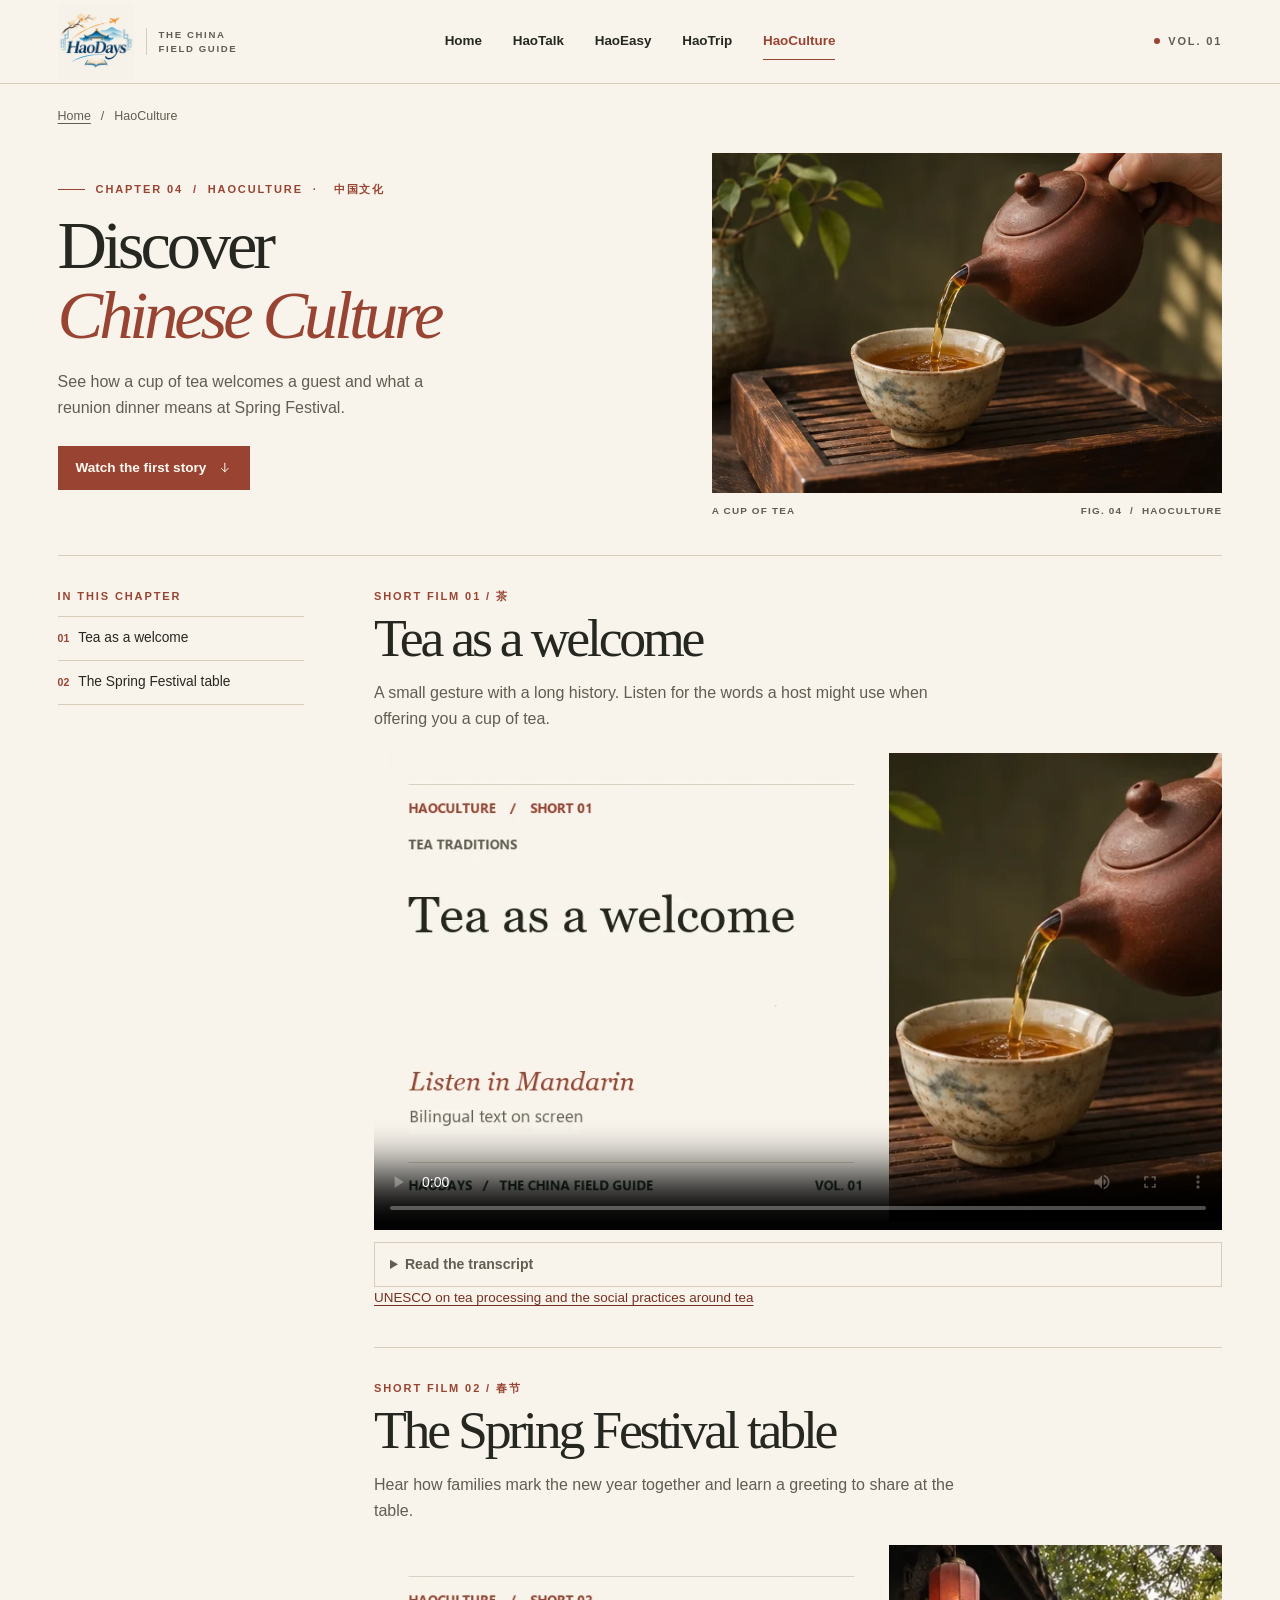
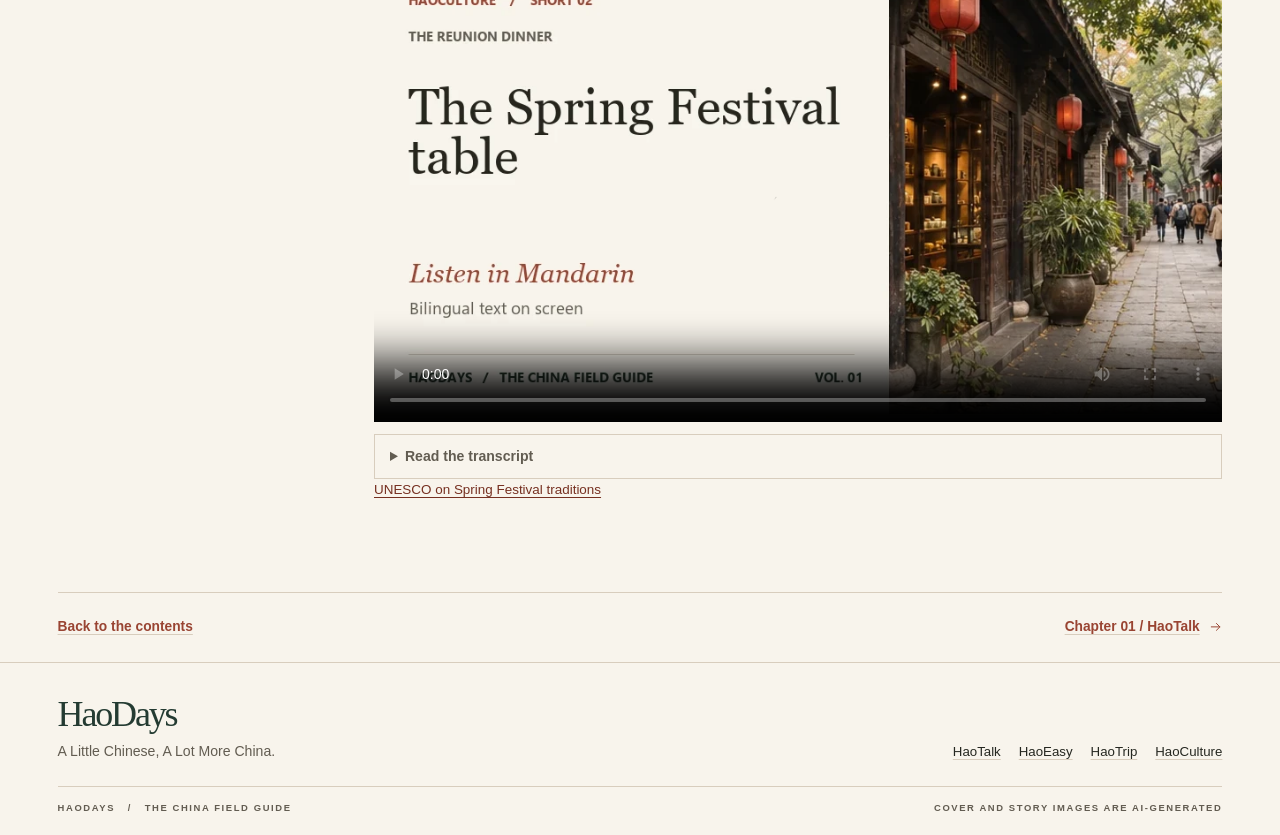
==== haoculture.html @ cae84953 "Publish the HaoDays travel guide" ====
<!doctype html>
<html lang="en">
<head>
  <meta charset="utf-8">
  <meta name="viewport" content="width=device-width, initial-scale=1">
  <meta name="description" content="See how a cup of tea welcomes a guest and what a reunion dinner means at Spring Festival.">
  <meta name="theme-color" content="#f8f4ec">
  <title>HaoCulture — Discover Chinese Culture | HaoDays</title>
  <link rel="icon" type="image/png" href="assets/haodays-logo.png">
  <link rel="stylesheet" href="styles.css">
  <script src="script.js" defer></script>
</head>
<body>
  <a class="skip-link" href="#main">Skip to content</a>
  <header class="site-header">
    <div class="masthead wrap">
      <a class="brand" href="index.html" aria-label="HaoDays home">
        <img src="assets/haodays-logo.png" alt="HaoDays" width="76" height="76">
        <span class="brand-label eyebrow">The China<br>Field Guide</span>
      </a>
      <button type="button" class="nav-toggle button button-outline" aria-expanded="false" aria-controls="site-nav">
        <svg class="arrow" viewBox="0 0 24 24" fill="none" stroke="currentColor" stroke-width="1.7" stroke-linecap="round" aria-hidden="true"><path d="M4 8h16M4 16h16"/></svg><span>Menu</span>
      </button>
      <nav class="site-nav" id="site-nav" aria-label="Main navigation">
        <a href="index.html">Home</a>
        <a href="haotalk.html">HaoTalk</a>
        <a href="haoeasy.html">HaoEasy</a>
        <a href="haotrip.html">HaoTrip</a>
        <a href="haoculture.html" aria-current="page">HaoCulture</a>
      </nav>
      <span class="edition eyebrow">Vol. 01</span>
    </div>
  </header>
  <main id="main" tabindex="-1">
    <div class="wrap">
      <nav class="breadcrumb" aria-label="Breadcrumb"><a href="index.html">Home</a><span aria-hidden="true">/</span><span aria-current="page">HaoCulture</span></nav>
      <section class="chapter-cover" aria-labelledby="chapter-title">
        <div>
          <p class="eyebrow kicker">Chapter 04 &nbsp;/&nbsp; HaoCulture &nbsp;·&nbsp; <span lang="zh-Hans">中国文化</span></p>
          <h1 class="chapter-title" id="chapter-title">Discover <em>Chinese Culture</em></h1>
          <p class="cover-deck">See how a cup of tea welcomes a guest and what a reunion dinner means at Spring Festival.</p>
          <a class="button button-primary" href="#tea">Watch the first story <svg class="arrow" viewBox="0 0 24 24" fill="none" stroke="currentColor" stroke-width="1.7" stroke-linecap="round" stroke-linejoin="round" aria-hidden="true"><path d="M12 4v15m-6-6 6 6 6-6"/></svg></a>
        </div>
        <figure>
          <span class="plate plate-culture" role="img" aria-label="Amber tea pouring from a small clay teapot into a ceramic cup"></span>
          <figcaption class="image-caption eyebrow"><span>A cup of tea</span><span>Fig. 04 &nbsp;/&nbsp; HaoCulture</span></figcaption>
        </figure>
      </section>
      <div class="reading-layout">
        <nav class="chapter-index" aria-label="In this chapter">
          <p class="eyebrow">In this chapter</p>
          <ol>
          <li><a href="#tea"><span aria-hidden="true">01</span>Tea as a welcome</a></li>
          <li><a href="#spring-festival"><span aria-hidden="true">02</span>The Spring Festival table</a></li>
          </ol>
        </nav>
        <div class="reading-flow">
      <section class="story" id="tea" aria-labelledby="tea-title">
        <p class="eyebrow">Short film 01 / 茶</p>
        <h2 id="tea-title">Tea as a welcome</h2>
        <p>A small gesture with a long history. Listen for the words a host might use when offering you a cup of tea.</p>
        <video class="video-player" src="assets/tea.mp4" poster="assets/tea-poster.webp" controls playsinline preload="metadata" aria-label="Tea as a welcome">
          Your browser cannot play this video. <a href="assets/tea.mp4">Open the video file</a>.
        </video>
        <details class="transcript">
          <summary>Read the transcript</summary>
          <ul>
            <li><span lang="zh-Hans">客人来了，先倒杯茶。</span> · When a guest arrives, a cup of tea can be a welcome.</li>
            <li><span lang="zh-Hans">在茶馆里，喝茶也是聊天的好机会。</span> · At a teahouse, sharing tea is a chance to talk.</li>
            <li><span lang="zh-Hans">请喝茶。</span> · Please have some tea.</li>
          </ul>
        </details>
        <p class="source"><a href="https://ich.unesco.org/en/RL/traditional-tea-processing-techniques-and-associated-social-practices-in-china-01884">UNESCO on tea processing and the social practices around tea</a></p>
      </section>
      <section class="story" id="spring-festival" aria-labelledby="spring-festival-title">
        <p class="eyebrow">Short film 02 / 春节</p>
        <h2 id="spring-festival-title">The Spring Festival table</h2>
        <p>Hear how families mark the new year together and learn a greeting to share at the table.</p>
        <video class="video-player" src="assets/spring-festival.mp4" poster="assets/spring-festival-poster.webp" controls playsinline preload="metadata" aria-label="The Spring Festival table">
          Your browser cannot play this video. <a href="assets/spring-festival.mp4">Open the video file</a>.
        </video>
        <details class="transcript">
          <summary>Read the transcript</summary>
          <ul>
            <li><span lang="zh-Hans">春节，家人常常聚在一起。</span> · At Spring Festival, families often get together.</li>
            <li><span lang="zh-Hans">除夕夜，一家人一起吃年夜饭。</span> · On New Year’s Eve, families gather for a reunion dinner.</li>
            <li><span lang="zh-Hans">见面时，可以说：新年快乐！</span> · When you greet someone, you can say “Happy New Year!”</li>
          </ul>
        </details>
        <p class="source"><a href="https://ich.unesco.org/en/RL/spring-festival-social-practices-of-the-chinese-people-in-celebration-of-traditional-new-year-02126">UNESCO on Spring Festival traditions</a></p>
      </section>
        </div>
      </div>
      <div class="chapter-next">
        <a class="text-link" href="index.html#contents">Back to the contents</a>
        <a class="text-link" href="haotalk.html">Chapter 01 / HaoTalk <svg class="arrow" viewBox="0 0 24 24" fill="none" stroke="currentColor" stroke-width="1.7" stroke-linecap="round" stroke-linejoin="round" aria-hidden="true"><path d="M4 12h15m-6-6 6 6-6 6"/></svg></a>
      </div>
    </div>
  </main>
  <footer class="site-footer">
    <div class="wrap">
      <div class="footer-main">
        <div>
          <a class="footer-brand" href="index.html">HaoDays</a>
          <p>A Little Chinese, A Lot More China.</p>
        </div>
        <nav class="footer-nav" aria-label="Footer navigation">
          <a href="haotalk.html">HaoTalk</a>
        <a href="haoeasy.html">HaoEasy</a>
        <a href="haotrip.html">HaoTrip</a>
        <a href="haoculture.html" aria-current="page">HaoCulture</a>
        </nav>
      </div>
      <div class="footer-meta eyebrow">
        <span>HaoDays &nbsp; / &nbsp; The China Field Guide</span>
        <span>Cover and story images are AI-generated</span>
      </div>
    </div>
  </footer>
</body>
</html>
---- styles.css ----
:root {
  color-scheme: light;
  --paper: #f8f4ec;
  --paper-deep: #f0e9dc;
  --ink: #252720;
  --muted: #625c51;
  --rust: #994432;
  --rust-deep: #763021;
  --green: #243b32;
  --rule: #d8cdbd;
  --display: Georgia, "Times New Roman", serif;
  --body: "Segoe UI", "Helvetica Neue", Arial, sans-serif;
  --label: "Segoe UI", "Helvetica Neue", Arial, sans-serif;
  --frame: 1304px;
  --gutter: clamp(20px, 4.5vw, 72px);
}

*, *::before, *::after { box-sizing: border-box; }
html { scroll-behavior: smooth; }
body { margin: 0; background: var(--paper); color: var(--ink); font-family: var(--body); line-height: 1.65; }
body, h1, h2, h3, p, figure, blockquote { margin-block-start: 0; }
h1, h2, h3 { margin-block-end: 0; font-family: var(--display); font-weight: 400; }
p { margin-block-end: 1em; }
img, video { display: block; max-width: 100%; }
a { color: inherit; text-underline-offset: .23em; }
button { color: inherit; font: inherit; }
button:not(:disabled), summary { cursor: pointer; }
:focus-visible { outline: 2px solid var(--rust); outline-offset: 5px; }
[lang="zh-Hans"] { font-family: "Microsoft YaHei", "PingFang SC", "Noto Sans CJK SC", sans-serif; }
[id] { scroll-margin-top: 24px; }

.wrap { width: min(var(--frame), calc(100% - var(--gutter) * 2)); margin-inline: auto; }
.eyebrow {
  margin-block-end: 0;
  font: 700 .69rem/1.45 var(--label);
  letter-spacing: .17em;
  text-transform: uppercase;
}
.kicker { display: flex; gap: 11px; align-items: center; color: var(--rust); }
.kicker::before { content: ""; flex: 0 0 27px; height: 1px; background: currentColor; }
.skip-link { position: absolute; z-index: 5; top: 12px; left: 12px; translate: 0 -180%; padding: .55rem 1rem; background: var(--paper); }
.skip-link:focus { translate: 0 0; }

.site-header { border-bottom: 1px solid var(--rule); }
.masthead {
  display: grid;
  grid-template-columns: 1fr auto 1fr;
  gap: 25px;
  align-items: center;
  min-height: 83px;
}
.brand {
  width: fit-content;
  display: flex;
  gap: 12px;
  align-items: center;
  text-decoration: none;
}
.brand img { width: 76px; height: 76px; mix-blend-mode: multiply; }
.brand-label { border-left: 1px solid var(--rule); padding-left: 12px; color: var(--muted); font-size: .6rem; line-height: 1.45; }
.site-nav { display: flex; gap: clamp(17px, 2.4vw, 36px); align-items: center; }
.site-nav a {
  position: relative;
  padding: 10px 0;
  text-decoration: none;
  font-size: .84rem;
  font-weight: 600;
  white-space: nowrap;
}
.site-nav a:hover, .site-nav a[aria-current="page"] { color: var(--rust); }
.site-nav a[aria-current="page"]::after {
  content: "";
  position: absolute;
  inset: auto 0 3px;
  height: 1px;
  background: var(--rust);
}
.edition { justify-self: end; display: flex; gap: 8px; align-items: center; color: var(--muted); }
.edition::before { content: ""; width: 6px; height: 6px; border-radius: 50%; background: var(--rust); }
.masthead .nav-toggle { display: none; }

.cover {
  display: grid;
  grid-template-columns: minmax(0, .97fr) minmax(0, 1.03fr);
  align-items: center;
  gap: clamp(30px, 4vw, 61px);
  padding-block: clamp(39px, 4.25vw, 65px) clamp(34px, 4vw, 58px);
}
.cover-copy { padding-block: 4px 20px; }
.cover figure, .chapter-cover figure { margin: 0; }
.cover-title {
  margin-block: 20px 19px;
  font-size: clamp(2.85rem, 5.19vw, 5rem);
  line-height: 1.025;
  letter-spacing: -.065em;
}
.cover-title span, .cover-title em { display: block; }
.cover-title em, .chapter-title em { color: var(--rust); font-weight: 400; }
.cover-deck { max-width: 39ch; margin-block-end: 24px; color: var(--muted); font-size: clamp(.98rem, 1.25vw, 1.09rem); }
.cover-pillars { margin-block-end: 10px; font-size: .61rem; color: var(--rust); letter-spacing: .135em; }
.cover-actions { display: flex; align-items: center; flex-wrap: wrap; gap: 13px 24px; }
.button {
  display: inline-flex;
  align-items: center;
  justify-content: center;
  gap: 12px;
  width: fit-content;
  min-height: 44px;
  padding: .6rem 1.05rem;
  border: 1px solid transparent;
  background: transparent;
  text-decoration: none;
  font-size: .85rem;
  font-weight: 650;
  line-height: 1.3;
  transition: background-color 160ms ease, border-color 160ms ease, color 160ms ease;
}
.button-primary { background: var(--rust); color: #fffaf1; }
.button-primary:hover { background: var(--rust-deep); }
.button-outline { border-color: var(--rule); }
.button-outline:hover { background: var(--paper-deep); border-color: var(--rust); color: var(--rust-deep); }
.text-link {
  display: inline-flex;
  align-items: center;
  gap: 9px;
  padding-block: .45rem;
  text-decoration: underline;
  text-decoration-color: var(--rule);
  font-size: .86rem;
  font-weight: 650;
}
.text-link:hover { text-decoration-color: currentColor; color: var(--rust); }
.arrow { width: 1em; height: 1em; flex: 0 0 auto; vertical-align: -.13em; }
.cover-image { position: relative; background: #9da897; }
.cover-image img { width: 100%; height: auto; aspect-ratio: 1.49; object-fit: cover; object-position: 58% center; }
.image-label {
  position: absolute;
  inset: 16px auto auto 16px;
  padding: .43rem .63rem;
  background: var(--paper);
  color: var(--rust-deep);
  font-size: .6rem;
  letter-spacing: .15em;
}
.image-caption { display: flex; justify-content: space-between; flex-wrap: wrap; gap: 4px 12px; margin-top: 11px; color: var(--muted); font-size: .62rem; letter-spacing: .12em; }
.image-caption [lang] { letter-spacing: .1em; }

.contents { border-top: 1px solid var(--rule); padding-block: 25px clamp(39px, 5.3vw, 74px); }
.section-heading { display: flex; align-items: end; justify-content: space-between; gap: 24px; margin-bottom: 25px; }
.section-heading h2, .field-note h2 {
  font-size: clamp(2.4rem, 4.7vw, 4.15rem);
  line-height: 1.07;
  letter-spacing: -.06em;
  margin-top: 7px;
}
.section-heading > p { max-width: 32ch; margin: 0 0 3px; color: var(--muted); font-size: .94rem; }
.chapter-grid { display: grid; grid-template-columns: repeat(4, minmax(0, 1fr)); gap: clamp(14px, 1.8vw, 25px); }
.chapter-card { border: 1px solid var(--rule); }
.chapter-card > a { display: flex; flex-direction: column; height: 100%; text-decoration: none; }
.plate {
  display: block;
  aspect-ratio: 1.5;
  background-color: #aa9175;
  background-image: url("assets/editorial-plates.webp");
  background-repeat: no-repeat;
  background-size: 200% 200%;
}
.plate-talk { background-position: left top; }
.plate-easy { background-position: right top; }
.plate-trip { background-position: left bottom; }
.plate-culture { background-position: right bottom; }
.chapter-card-image { position: relative; overflow: hidden; }
.chapter-card-image .plate { transition: scale 240ms ease; }
.chapter-card a:hover .plate { scale: 1.045; }
.chapter-number {
  position: absolute;
  inset: 11px auto auto 11px;
  min-width: 32px;
  padding: 3px 7px;
  background: var(--paper);
  color: var(--rust);
  text-align: center;
  font: 700 .68rem/1.6 var(--label);
  letter-spacing: .1em;
}
.chapter-card-copy { display: flex; flex-direction: column; flex: 1; padding: clamp(13px, 1.4vw, 20px); }
.card-type { color: var(--rust); font-size: .59rem; letter-spacing: .14em; }
.chapter-card h3 { margin-block: 4px 6px; font-size: clamp(1.8rem, 2.6vw, 2.6rem); line-height: 1.08; letter-spacing: -.05em; }
.chapter-card-deck { color: var(--muted); margin-bottom: 14px; font-size: .88rem; line-height: 1.5; }
.card-end {
  display: flex;
  justify-content: space-between;
  align-items: center;
  gap: 6px;
  margin-top: auto;
  padding-top: 10px;
  border-top: 1px solid var(--rule);
  font-size: .76rem;
  font-weight: 600;
}
.card-end .arrow { color: var(--rust); transition: translate 160ms ease; }
.chapter-card a:hover .card-end .arrow { translate: 3px 0; }

.field-note {
  display: grid;
  grid-template-columns: minmax(0, 1fr) minmax(0, .92fr);
  gap: clamp(24px, 5.8vw, 88px);
  align-items: center;
  padding: clamp(26px, 4.5vw, 66px);
  margin-bottom: clamp(45px, 6vw, 92px);
  background: var(--green);
  color: var(--paper);
}
.field-note .eyebrow { color: #efd2a9; }
.field-note p:not(.eyebrow) { max-width: 45ch; margin-top: 15px; color: #f0e8db; }
.field-note .text-link { color: #fff8e7; text-decoration-color: #a8ac94; }
.field-note .text-link:hover { text-decoration-color: currentColor; }
.field-note :focus-visible, .site-footer :focus-visible { outline-color: #f3cb99; }
.phrase-display { min-width: 0; padding: 14px 0 14px clamp(24px, 5.5vw, 80px); border-left: 1px solid #819083; }
.phrase-display .hanzi { display: block; font-size: clamp(2.2rem, 5.4vw, 4.75rem); font-weight: 300; line-height: 1.24; letter-spacing: .05em; }
.phrase-display .pinyin { display: block; margin-block: 10px 4px; color: #f3d4a8; font-family: var(--display); font-style: italic; font-size: 1.21rem; }
.phrase-display .translation { font-size: .95rem; }

.site-footer { padding-block: 33px 20px; border-top: 1px solid var(--rule); }
.footer-main { display: flex; justify-content: space-between; gap: 25px; align-items: end; }
.footer-brand { width: fit-content; color: var(--green); font: 400 2.25rem/1.03 var(--display); letter-spacing: -.06em; text-decoration: none; }
.footer-main p { color: var(--muted); margin: 6px 0 0; font-size: .88rem; }
.footer-nav { display: flex; gap: 9px 18px; flex-wrap: wrap; font-size: .83rem; }
.footer-nav a { text-decoration-color: var(--rule); }
.footer-nav a:hover { color: var(--rust); text-decoration-color: currentColor; }
.footer-meta { display: flex; justify-content: space-between; gap: 12px; flex-wrap: wrap; padding-top: 14px; margin-top: 23px; border-top: 1px solid var(--rule); color: var(--muted); font-size: .59rem; }

.breadcrumb { display: flex; align-items: center; gap: 10px; padding-block: 22px 0; color: var(--muted); font-size: .78rem; }
.breadcrumb a:hover { color: var(--rust); }
.chapter-cover { display: grid; grid-template-columns: minmax(0, 1.07fr) minmax(0, .93fr); align-items: center; gap: clamp(25px, 5.2vw, 76px); padding-block: 26px 37px; }
.chapter-cover .cover-deck { max-width: 44ch; }
.chapter-title { font-size: clamp(2.8rem, 5.35vw, 5.1rem); line-height: 1.02; letter-spacing: -.06em; margin-block: 14px 18px; }
.chapter-title em { display: block; }
.chapter-cover figure { min-width: 0; }
.reading-layout { display: grid; grid-template-columns: minmax(165px, .29fr) minmax(0, 1fr); gap: clamp(29px, 5.5vw, 85px); padding-block: 32px clamp(42px, 6vw, 80px); border-top: 1px solid var(--rule); align-items: start; }
.chapter-index { position: sticky; top: 21px; }
.chapter-index > p { color: var(--rust); padding: 0 0 12px; }
.chapter-index ol { list-style: none; padding: 0; margin: 0; border-top: 1px solid var(--rule); }
.chapter-index a { display: flex; align-items: baseline; gap: 9px; padding: 10px 0; border-bottom: 1px solid var(--rule); font-size: .86rem; text-decoration: none; }
.chapter-index a:hover { color: var(--rust); }
.chapter-index a span { color: var(--rust); font-size: .66rem; font-weight: 700; }
.reading-flow { min-width: 0; max-width: 880px; }
.story + .story { border-top: 1px solid var(--rule); margin-top: 38px; padding-top: 32px; }
.story > .eyebrow { color: var(--rust); }
.story h2 { font-size: clamp(2rem, 4.2vw, 3.65rem); line-height: 1.07; letter-spacing: -.06em; margin-block: 6px 12px; }
.story > p:not(.eyebrow), .story li > p { color: var(--muted); max-width: 66ch; }
.story h3 { font-size: clamp(1.27rem, 2.35vw, 1.65rem); line-height: 1.22; }
.video-player { width: 100%; aspect-ratio: 16 / 9; background: var(--green); margin-block: 20px 12px; }
.transcript { border: 1px solid var(--rule); padding: 0 14px; }
.transcript summary { padding: 10px 1px; color: var(--muted); font-size: .88rem; font-weight: 650; }
.transcript ul { margin-block: 0 14px; padding-inline-start: 1.35rem; }
.transcript li { margin-block: 6px; font-size: .91rem; }
.transcript [lang] { font-weight: 600; }
.phrase-list { display: grid; gap: 1px; border: 1px solid var(--rule); margin-block: 20px 0; background: var(--rule); }
.phrase-row { display: grid; grid-template-columns: minmax(0, 1fr) minmax(0, 1fr) auto; align-items: center; gap: 8px 16px; padding: 13px 15px; background: var(--paper); }
.phrase-row dt { font-size: 1.25rem; font-weight: 550; }
.phrase-row dt span:not([lang]) { display: block; color: var(--rust); font-size: .82rem; font-weight: 500; }
.phrase-row dd { margin: 0; color: var(--muted); font-size: .93rem; }
.phrase-row .button { min-width: 66px; padding-inline: 10px; }
.audio-status { color: var(--muted); font-size: .82rem; margin-top: 7px; }
.audio-status:empty { margin: 0; }
.steps { list-style: none; counter-reset: steps; padding: 0; margin: 21px 0 14px; }
.steps li { counter-increment: steps; position: relative; padding: 12px 0 13px 44px; border-top: 1px solid var(--rule); }
.steps li::before { content: counter(steps, decimal-leading-zero); position: absolute; top: 15px; left: 0; color: var(--rust); font-weight: 700; font-size: .74rem; letter-spacing: .09em; }
.steps li > p { margin: 4px 0 0; }
.source { font-size: .84rem; }
.source a { color: var(--rust-deep); }
.note-box { background: var(--paper-deep); padding: 15px 18px; margin-block: 18px 0; border-left: 2px solid var(--rust); }
.note-box p { margin: 0; }
.dish-grid, .numbers { display: grid; grid-template-columns: repeat(3, minmax(0, 1fr)); gap: 12px; margin-block: 18px; }
.dish, .number { border: 1px solid var(--rule); padding: 14px; }
.dish p { margin: 5px 0 0; color: var(--muted); font-size: .87rem; }
.dish p[lang] { color: var(--rust); }
.checklist { margin-top: 17px; border-top: 1px solid var(--rule); }
.checklist label { display: flex; gap: 11px; align-items: flex-start; padding: 11px 2px; border-bottom: 1px solid var(--rule); cursor: pointer; }
.checklist input { width: 17px; height: 17px; margin: 5px 0 0; accent-color: var(--rust); flex: 0 0 auto; }
.checklist input:checked + span { text-decoration: line-through; color: var(--muted); }
.checklist-status { color: var(--rust); font-size: .87rem; margin-block: 9px 0; }
.number strong { display: block; color: var(--rust-deep); font: 400 clamp(1.6rem, 3.4vw, 2.3rem)/1.05 var(--display); }
.number span { font-size: .86rem; }
.emergency-phrases { margin-block: 12px; }
.emergency-phrases > div { display: grid; grid-template-columns: minmax(0, 1fr) auto; column-gap: 12px; align-items: center; border-bottom: 1px solid var(--rule); padding: 11px 0; }
.emergency-phrases dt { font-weight: 600; }
.emergency-phrases dd { margin: 2px 0 0; color: var(--muted); font-size: .91rem; }
.emergency-phrases dd:last-child { grid-column: 2; grid-row: 1 / span 2; }
.chapter-next { display: flex; flex-wrap: wrap; justify-content: space-between; align-items: center; gap: 6px 16px; padding: 16px 0; border-top: 1px solid var(--rule); }
.chapter-next a { color: var(--rust); }

@media (max-width: 1000px) {
  .masthead { gap: 16px; }
  .brand-label { display: none; }
  .cover { gap: 28px; }
  .cover-title { font-size: clamp(2.8rem, 5.2vw, 3.7rem); }
  .cover-pillars { max-width: 35ch; }
}

@media (max-width: 760px) {
  .masthead { grid-template-columns: 1fr auto; min-height: 69px; gap: 0 16px; }
  .brand img { width: 66px; height: 66px; }
  .brand-label { display: block; }
  .edition { display: none; }
  .nav-toggle { grid-column: 2; grid-row: 1; justify-self: end; }
  .site-header[data-nav-ready] .nav-toggle { display: inline-flex; }
  .site-nav { grid-column: 1 / -1; flex-wrap: wrap; gap: 3px 18px; padding: 2px 0 12px; }
  .site-header[data-nav-ready] .nav-toggle[aria-expanded="false"] + .site-nav { display: none; }
  .cover, .chapter-cover { grid-template-columns: minmax(0, 1fr); gap: 22px; }
  .cover { padding-top: 31px; }
  .cover-copy { padding: 0; }
  .cover-title { margin-block: 13px 14px; font-size: clamp(2.67rem, 8.65vw, 4.75rem); }
  .cover-pillars { max-width: none; }
  .cover-deck { margin-bottom: 18px; }
  .cover-image img { aspect-ratio: 1.48; }
  .section-heading { align-items: start; flex-direction: column; gap: 9px; margin-bottom: 19px; }
  .chapter-grid { grid-template-columns: repeat(2, minmax(0, 1fr)); }
  .field-note { gap: 17px; }
  .phrase-display { padding-left: 18px; }
  .reading-layout { grid-template-columns: minmax(0, 1fr); gap: 25px; }
  .chapter-index { position: static; }
  .chapter-index ol { display: grid; grid-template-columns: repeat(2, minmax(0, 1fr)); column-gap: 12px; }
  .chapter-index a { min-height: 44px; }
  .footer-main { flex-direction: column; align-items: start; gap: 15px; }
}

@media (max-width: 420px) {
  .brand { gap: 8px; }
  .brand-label { padding-left: 8px; }
  .cover-title { font-size: clamp(2.35rem, 10.35vw, 2.85rem); }
  .cover-actions { column-gap: 16px; }
  .chapter-grid { gap: 12px; }
  .chapter-card-copy { padding: 11px; }
  .chapter-card h3 { font-size: clamp(1.5rem, 7vw, 1.84rem); }
  .chapter-card-deck { font-size: .81rem; }
  .field-note { grid-template-columns: minmax(0, 1fr); }
  .phrase-display { border-left: 0; border-top: 1px solid #819083; padding: 17px 0 0; }
  .phrase-row { grid-template-columns: minmax(0, 1fr) auto; }
  .phrase-row dd:not(:last-child) { grid-column: 1; }
  .phrase-row dd:last-child { grid-column: 2; grid-row: 1 / span 2; }
  .dish-grid { grid-template-columns: minmax(0, 1fr); }
  .number { padding: 9px; }
  .emergency-phrases > div { grid-template-columns: minmax(0, 1fr); }
  .emergency-phrases dd:last-child { grid-column: 1; grid-row: auto; margin-top: 9px; }
}

@media (prefers-reduced-motion: reduce) {
  *, *::before, *::after { scroll-behavior: auto !important; transition: none !important; }
}

@media print {
  body { background: white; color: black; }
  .site-header, .site-footer, .chapter-index, .chapter-next, .button, .skip-link { display: none !important; }
  .wrap { width: 100%; }
  .reading-layout { display: block; padding: 0; border: 0; }
  body[data-print-card] .breadcrumb, body[data-print-card] .chapter-cover, body[data-print-card] .story:not(#emergency) { display: none; }
  body[data-print-card] #emergency { border: 0; margin: 0; padding: 0; }
  .number, .emergency-phrases > div { break-inside: avoid; }
}
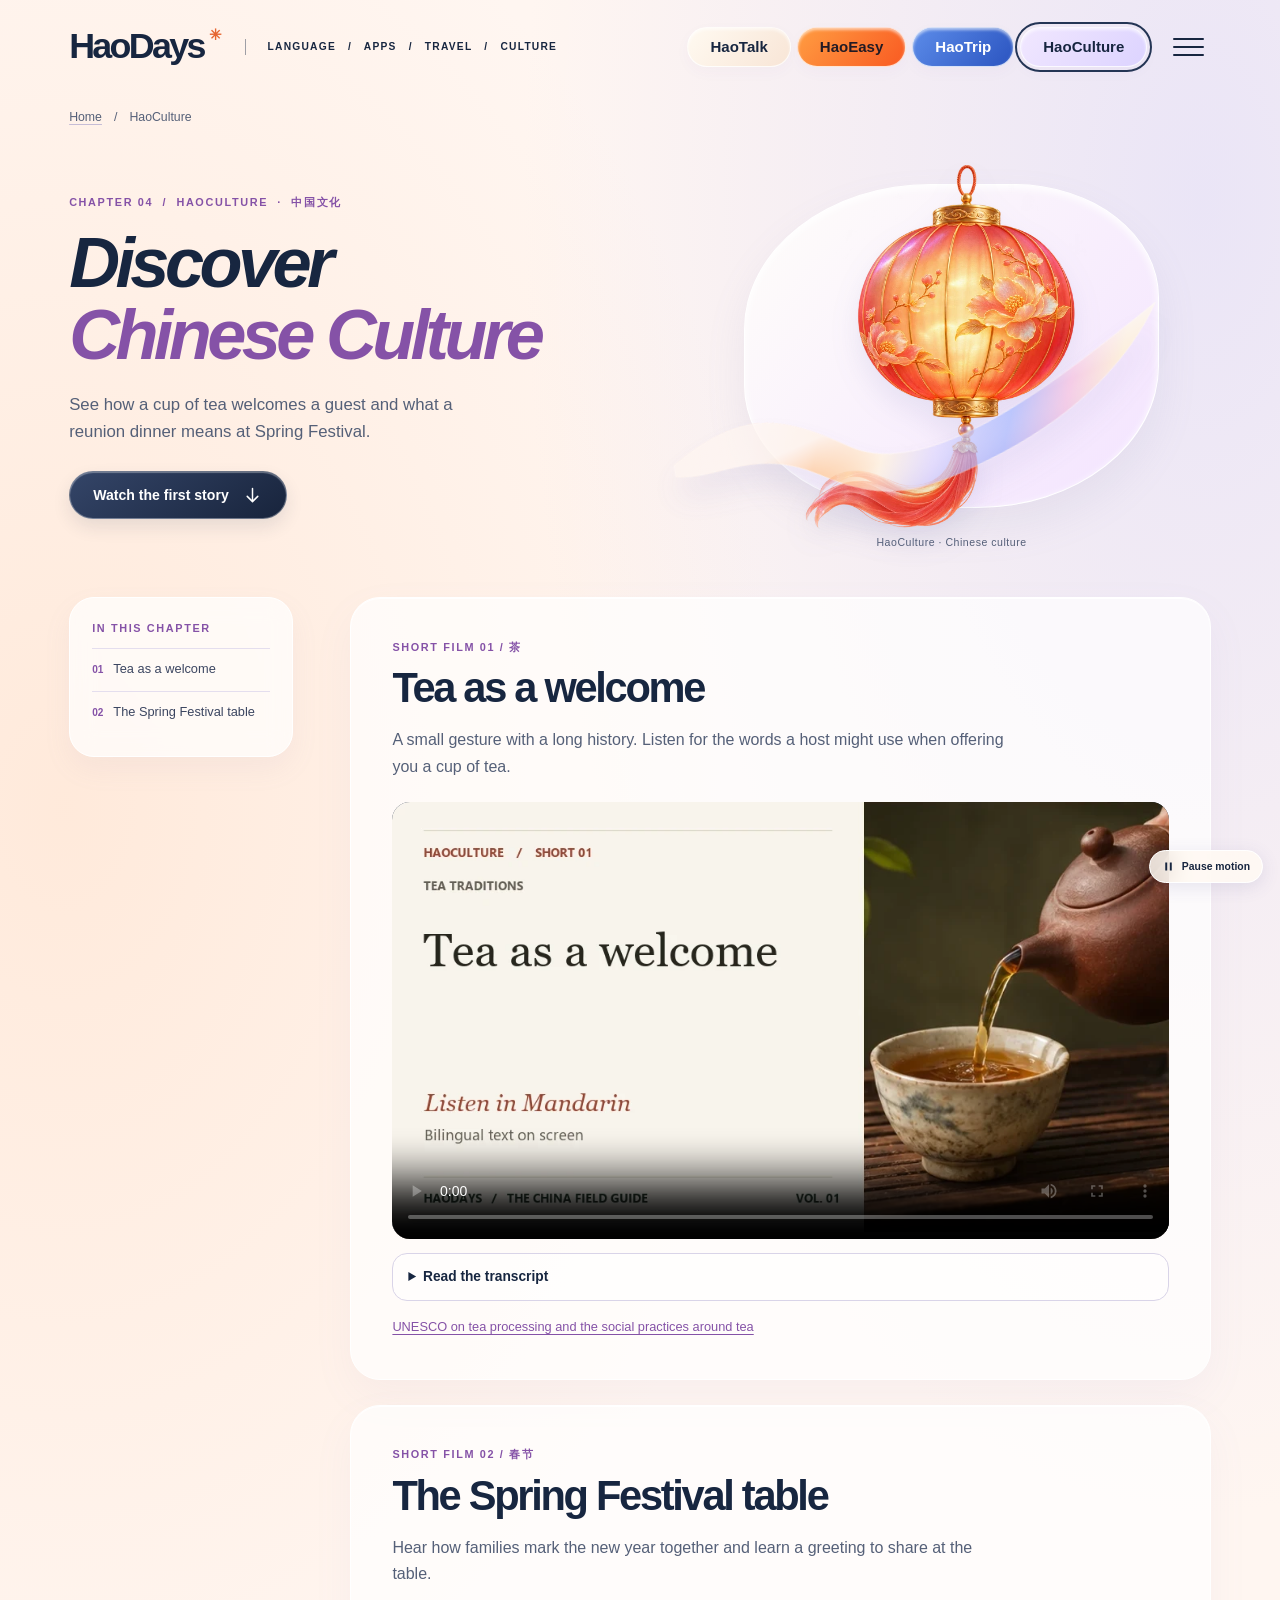
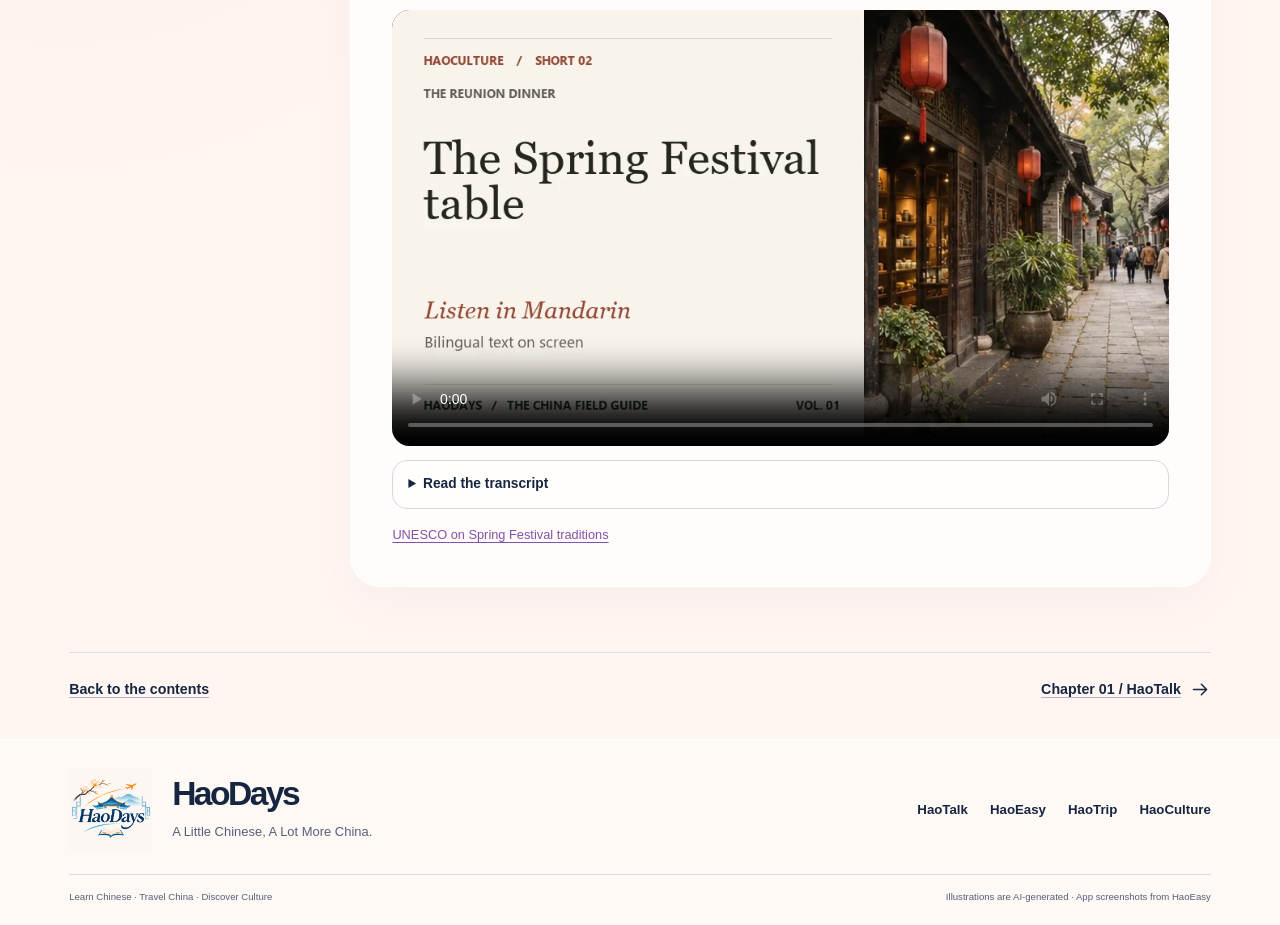
==== commit 521c2370: "Redesign HaoDays with animated silk and pastel scenes" ====
--- a/haoculture.html
+++ b/haoculture.html
@@ -4,33 +4,34 @@
   <meta charset="utf-8">
   <meta name="viewport" content="width=device-width, initial-scale=1">
   <meta name="description" content="See how a cup of tea welcomes a guest and what a reunion dinner means at Spring Festival.">
-  <meta name="theme-color" content="#f8f4ec">
+  <meta name="theme-color" content="#fff5f0">
   <title>HaoCulture — Discover Chinese Culture | HaoDays</title>
   <link rel="icon" type="image/png" href="assets/haodays-logo.png">
-  <link rel="stylesheet" href="styles.css">
-  <script src="script.js" defer></script>
+  <link rel="stylesheet" href="styles.css?v=silk-1">
+  <script src="script.js?v=silk-1" defer></script>
 </head>
-<body>
+<body data-page="culture">
   <a class="skip-link" href="#main">Skip to content</a>
   <header class="site-header">
     <div class="masthead wrap">
-      <a class="brand" href="index.html" aria-label="HaoDays home">
-        <img src="assets/haodays-logo.png" alt="HaoDays" width="76" height="76">
-        <span class="brand-label eyebrow">The China<br>Field Guide</span>
-      </a>
-      <button type="button" class="nav-toggle button button-outline" aria-expanded="false" aria-controls="site-nav">
-        <svg class="arrow" viewBox="0 0 24 24" fill="none" stroke="currentColor" stroke-width="1.7" stroke-linecap="round" aria-hidden="true"><path d="M4 8h16M4 16h16"/></svg><span>Menu</span>
-      </button>
-      <nav class="site-nav" id="site-nav" aria-label="Main navigation">
-        <a href="index.html">Home</a>
-        <a href="haotalk.html">HaoTalk</a>
-        <a href="haoeasy.html">HaoEasy</a>
-        <a href="haotrip.html">HaoTrip</a>
-        <a href="haoculture.html" aria-current="page">HaoCulture</a>
-      </nav>
-      <span class="edition eyebrow">Vol. 01</span>
+      <a class="brand" href="index.html" aria-label="HaoDays home">HaoDays<span class="brand-spark" aria-hidden="true">✳</span></a>
+      <span class="brand-label">Language <i>/</i> Apps <i>/</i> Travel <i>/</i> Culture</span>
+      <nav class="site-nav" aria-label="Main navigation"><a class="nav-talk" href="haotalk.html">HaoTalk</a>
+<a class="nav-easy" href="haoeasy.html">HaoEasy</a>
+<a class="nav-trip" href="haotrip.html">HaoTrip</a>
+<a class="nav-culture" href="haoculture.html" aria-current="page">HaoCulture</a></nav>
+      <button class="nav-toggle" type="button" aria-label="Open menu" aria-controls="site-menu" aria-expanded="false"><span></span><span></span><span></span></button>
     </div>
   </header>
+  <dialog class="menu-dialog" id="site-menu" aria-labelledby="menu-title">
+    <button class="dialog-close" type="button" data-close-dialog aria-label="Close menu">×</button>
+    <p class="eyebrow">Your next Hao day</p><h2 id="menu-title">Where shall we go?</h2>
+    <nav aria-label="All pages"><a href="index.html"><span>00</span>Home</a><a href="haotalk.html"><span>01</span>HaoTalk <svg class="arrow" viewBox="0 0 24 24" fill="none" stroke="currentColor" stroke-width="1.8" stroke-linecap="round" stroke-linejoin="round" aria-hidden="true"><path d="M4 12h15m-6-6 6 6-6 6"/></svg></a>
+<a href="haoeasy.html"><span>02</span>HaoEasy <svg class="arrow" viewBox="0 0 24 24" fill="none" stroke="currentColor" stroke-width="1.8" stroke-linecap="round" stroke-linejoin="round" aria-hidden="true"><path d="M4 12h15m-6-6 6 6-6 6"/></svg></a>
+<a href="haotrip.html"><span>03</span>HaoTrip <svg class="arrow" viewBox="0 0 24 24" fill="none" stroke="currentColor" stroke-width="1.8" stroke-linecap="round" stroke-linejoin="round" aria-hidden="true"><path d="M4 12h15m-6-6 6 6-6 6"/></svg></a>
+<a href="haoculture.html"><span>04</span>HaoCulture <svg class="arrow" viewBox="0 0 24 24" fill="none" stroke="currentColor" stroke-width="1.8" stroke-linecap="round" stroke-linejoin="round" aria-hidden="true"><path d="M4 12h15m-6-6 6 6-6 6"/></svg></a></nav>
+    <p class="menu-tagline">A Little Chinese, A Lot More China.</p>
+  </dialog>
   <main id="main" tabindex="-1">
     <div class="wrap">
       <nav class="breadcrumb" aria-label="Breadcrumb"><a href="index.html">Home</a><span aria-hidden="true">/</span><span aria-current="page">HaoCulture</span></nav>
@@ -41,9 +42,27 @@
           <p class="cover-deck">See how a cup of tea welcomes a guest and what a reunion dinner means at Spring Festival.</p>
           <a class="button button-primary" href="#tea">Watch the first story <svg class="arrow" viewBox="0 0 24 24" fill="none" stroke="currentColor" stroke-width="1.7" stroke-linecap="round" stroke-linejoin="round" aria-hidden="true"><path d="M12 4v15m-6-6 6 6 6-6"/></svg></a>
         </div>
-        <figure>
-          <span class="plate plate-culture" role="img" aria-label="Amber tea pouring from a small clay teapot into a ceramic cup"></span>
-          <figcaption class="image-caption eyebrow"><span>A cup of tea</span><span>Fig. 04 &nbsp;/&nbsp; HaoCulture</span></figcaption>
+        <figure class="chapter-visual">
+          <div class="chapter-art"><svg class="silk silk-front" viewBox="-90 0 1350 700" fill="none" aria-hidden="true" focusable="false">
+      <defs>
+        <linearGradient id="chapter-culture-silk" x1="170" y1="280" x2="1010" y2="590" gradientUnits="userSpaceOnUse">
+          <stop stop-color="#ffc5a6"/><stop offset=".19" stop-color="#ffb066"/><stop offset=".38" stop-color="#fff3dc"/>
+          <stop offset=".53" stop-color="#ded8ff"/><stop offset=".72" stop-color="#a8baff"/><stop offset=".87" stop-color="#f6c2df"/><stop offset="1" stop-color="#fff2cf"/>
+        </linearGradient>
+        <linearGradient id="chapter-culture-shine" x1="590" y1="350" x2="660" y2="600" gradientUnits="userSpaceOnUse">
+          <stop stop-color="white" stop-opacity=".84"/><stop offset=".48" stop-color="white" stop-opacity="0"/><stop offset="1" stop-color="#6455c8" stop-opacity=".2"/>
+        </linearGradient>
+      </defs>
+      <g>
+        <path d="M -90 450 C 100 330 195 365 365 470 C 560 590 910 380 1210 210 C 1125 345 970 458 765 535 C 530 625 440 620 280 525 C 120 430 20 505 -90 480 Z" fill="url(#chapter-culture-silk)" stroke="#fff9f3" stroke-opacity=".9" stroke-width="1.4">
+          <animate begin="indefinite" attributeName="d" dur="10s" values="M -90 450 C 100 330 195 365 365 470 C 560 590 910 380 1210 210 C 1125 345 970 458 765 535 C 530 625 440 620 280 525 C 120 430 20 505 -90 480 Z;M -90 472 C 110 370 195 330 370 445 C 570 580 920 410 1210 190 C 1125 340 970 492 765 555 C 530 600 440 645 280 550 C 120 458 20 520 -90 502 Z;M -90 450 C 100 330 195 365 365 470 C 560 590 910 380 1210 210 C 1125 345 970 458 765 535 C 530 625 440 620 280 525 C 120 430 20 505 -90 480 Z" keyTimes="0;.5;1" calcMode="spline" keySplines=".45 0 .55 1;.45 0 .55 1" repeatCount="indefinite"/>
+        </path>
+        <path d="M -90 450 C 100 330 195 365 365 470 C 560 590 910 380 1210 210 C 1125 345 970 458 765 535 C 530 625 440 620 280 525 C 120 430 20 505 -90 480 Z" fill="url(#chapter-culture-shine)" stroke="white" stroke-opacity=".35" stroke-width=".8">
+          <animate begin="indefinite" attributeName="d" dur="10s" values="M -90 450 C 100 330 195 365 365 470 C 560 590 910 380 1210 210 C 1125 345 970 458 765 535 C 530 625 440 620 280 525 C 120 430 20 505 -90 480 Z;M -90 472 C 110 370 195 330 370 445 C 570 580 920 410 1210 190 C 1125 340 970 492 765 555 C 530 600 440 645 280 550 C 120 458 20 520 -90 502 Z;M -90 450 C 100 330 195 365 365 470 C 560 590 910 380 1210 210 C 1125 345 970 458 765 535 C 530 625 440 620 280 525 C 120 430 20 505 -90 480 Z" keyTimes="0;.5;1" calcMode="spline" keySplines=".45 0 .55 1;.45 0 .55 1" repeatCount="indefinite"/>
+        </path>
+      </g>
+    </svg><img src="assets/design/culture.webp" alt="" width="512" height="512" fetchpriority="high"></div>
+          <figcaption class="image-caption">HaoCulture · Chinese culture</figcaption>
         </figure>
       </section>
       <div class="reading-layout">
@@ -55,7 +74,7 @@
           </ol>
         </nav>
         <div class="reading-flow">
-      <section class="story" id="tea" aria-labelledby="tea-title">
+      <section class="story reveal" id="tea" aria-labelledby="tea-title">
         <p class="eyebrow">Short film 01 / 茶</p>
         <h2 id="tea-title">Tea as a welcome</h2>
         <p>A small gesture with a long history. Listen for the words a host might use when offering you a cup of tea.</p>
@@ -72,7 +91,7 @@
         </details>
         <p class="source"><a href="https://ich.unesco.org/en/RL/traditional-tea-processing-techniques-and-associated-social-practices-in-china-01884">UNESCO on tea processing and the social practices around tea</a></p>
       </section>
-      <section class="story" id="spring-festival" aria-labelledby="spring-festival-title">
+      <section class="story reveal" id="spring-festival" aria-labelledby="spring-festival-title">
         <p class="eyebrow">Short film 02 / 春节</p>
         <h2 id="spring-festival-title">The Spring Festival table</h2>
         <p>Hear how families mark the new year together and learn a greeting to share at the table.</p>
@@ -100,22 +119,22 @@
   <footer class="site-footer">
     <div class="wrap">
       <div class="footer-main">
-        <div>
-          <a class="footer-brand" href="index.html">HaoDays</a>
-          <p>A Little Chinese, A Lot More China.</p>
+        <div class="footer-identity">
+          <img src="assets/haodays-logo.png" alt="" width="94" height="94" loading="lazy">
+          <div><a class="footer-brand" href="index.html">HaoDays</a><p>A Little Chinese, A Lot More China.</p></div>
         </div>
-        <nav class="footer-nav" aria-label="Footer navigation">
-          <a href="haotalk.html">HaoTalk</a>
-        <a href="haoeasy.html">HaoEasy</a>
-        <a href="haotrip.html">HaoTrip</a>
-        <a href="haoculture.html" aria-current="page">HaoCulture</a>
-        </nav>
+        <nav class="footer-nav" aria-label="Footer navigation"><a href="haotalk.html">HaoTalk</a>
+<a href="haoeasy.html">HaoEasy</a>
+<a href="haotrip.html">HaoTrip</a>
+<a href="haoculture.html">HaoCulture</a></nav>
       </div>
-      <div class="footer-meta eyebrow">
-        <span>HaoDays &nbsp; / &nbsp; The China Field Guide</span>
-        <span>Cover and story images are AI-generated</span>
-      </div>
+      <div class="footer-meta"><span>Learn Chinese · Travel China · Discover Culture</span><span>Illustrations are AI-generated · App screenshots from HaoEasy</span></div>
     </div>
   </footer>
+  <button type="button" class="motion-toggle" aria-pressed="false">
+    <svg class="pause-icon" viewBox="0 0 20 20" fill="currentColor" aria-hidden="true"><path d="M5 4h3v12H5zm7 0h3v12h-3z"/></svg>
+    <svg class="play-icon" viewBox="0 0 20 20" fill="currentColor" aria-hidden="true"><path d="m6 3 11 7-11 7z"/></svg>
+    <span>Pause motion</span>
+  </button>
 </body>
 </html>
--- a/styles.css
+++ b/styles.css
@@ -1,361 +1,415 @@
 :root {
   color-scheme: light;
-  --paper: #f8f4ec;
-  --paper-deep: #f0e9dc;
-  --ink: #252720;
-  --muted: #625c51;
-  --rust: #994432;
-  --rust-deep: #763021;
-  --green: #243b32;
-  --rule: #d8cdbd;
-  --display: Georgia, "Times New Roman", serif;
+  --paper: #fff6f1;
+  --paper-deep: #fff0e7;
+  --ink: #172640;
+  --muted: #556078;
+  --rust: #d94618;
+  --rust-deep: #b6350d;
+  --green: #293c70;
+  --accent: #bf431f;
+  --accent-soft: #ffe6d3;
+  --rule: #e2dce9;
+  --display: "Arial", "Helvetica Neue", "Segoe UI", sans-serif;
   --body: "Segoe UI", "Helvetica Neue", Arial, sans-serif;
-  --label: "Segoe UI", "Helvetica Neue", Arial, sans-serif;
-  --frame: 1304px;
-  --gutter: clamp(20px, 4.5vw, 72px);
-}
+  --frame: 1480px;
+  --gutter: clamp(22px, 5.4vw, 96px);
+}
+*, *::before, *::after { box-sizing: border-box; }
+html { scroll-behavior: smooth; scroll-padding-top: 30px; }
+body {
+  margin: 0;
+  color: var(--ink);
+  background: radial-gradient(ellipse at 94% 8%, #dddafa9c, transparent 40%), radial-gradient(ellipse at 5% 32%, #ffe1cb96, transparent 42%), var(--paper);
+  font: 400 1rem/1.65 var(--body);
+  overflow-x: clip;
+}
+body[data-page="talk"] { --accent: #6550a5; --accent-soft: #eee5ff; }
+body[data-page="trip"] { --accent: #3159ba; --accent-soft: #e4ecff; }
+body[data-page="culture"] { --accent: #8552a7; --accent-soft: #f3e3ff; }
+main { overflow-x: clip; }
+h1, h2, h3, h4, p, figure, blockquote { margin: 0; }
+h1, h2, h3, h4 { font-family: var(--display); line-height: 1.12; }
+a { color: inherit; text-underline-offset: .22em; }
+button, input { font: inherit; }
+button { cursor: pointer; color: inherit; }
+img, video { display: block; max-width: 100%; }
+button, a { -webkit-tap-highlight-color: transparent; }
+:focus-visible { outline: 3px solid #4565bb; outline-offset: 5px; }
+[lang="zh-Hans"] { font-family: "Microsoft YaHei", "PingFang SC", sans-serif; }
+[id] { scroll-margin-top: 30px; }
+.wrap { width: min(var(--frame), calc(100% - var(--gutter) * 2)); margin-inline: auto; }
+.sr-only { position: absolute; width: 1px; height: 1px; padding: 0; margin: -1px; overflow: hidden; clip-path: inset(50%); white-space: nowrap; border: 0; }
+.skip-link { position: absolute; z-index: 50; left: 15px; top: 12px; padding: 8px 18px; border-radius: 30px; color: white; background: var(--ink); transform: translateY(-180%); }
+.skip-link:focus { transform: none; }
+.eyebrow { font-size: .68rem; font-weight: 750; letter-spacing: .15em; text-transform: uppercase; line-height: 1.5; }
+.arrow { width: 21px; height: 21px; flex-shrink: 0; }
+.site-header { position: relative; z-index: 10; }
+.masthead { min-height: 94px; display: flex; align-items: center; gap: clamp(18px, 2vw, 38px); }
+.brand, .footer-brand { color: var(--ink); text-decoration: none; font: 850 clamp(1.85rem, 2.8vw, 2.6rem)/1 var(--display); letter-spacing: -.075em; white-space: nowrap; }
+.brand { display: flex; align-items: flex-start; }
+.brand-spark { font-size: 15px; margin: -2px 0 0 5px; color: #e66631; }
+.brand-label { padding-left: 22px; border-left: 1px solid #23314a70; font-size: .64rem; font-weight: 750; letter-spacing: .12em; text-transform: uppercase; white-space: nowrap; }
+.brand-label i { font-style: normal; margin-inline: 8px; }
+.site-nav { margin-left: auto; display: flex; gap: 6px; }
+.site-nav a { padding: 10px 22px; font-size: .94rem; line-height: 1.25; text-decoration: none; font-weight: 750; border-radius: 50px; border: 1px solid #ffffffc7; box-shadow: inset 0 2px 3px #ffffff99, 0 5px 16px #60419008; transition: transform .24s, box-shadow .24s; }
+.site-nav a:hover { transform: translateY(-3px); box-shadow: inset 0 2px 3px #ffffff99, 0 9px 22px #60419022; }
+.nav-talk { background: linear-gradient(130deg, #fffaf1, #f8e5d6); }
+.nav-easy { background: linear-gradient(130deg, #ff9d42, #f95a22); color: #231b24; }
+.nav-trip { background: linear-gradient(130deg, #5c8ce9, #2b54c0); color: #fff; }
+.nav-culture { background: linear-gradient(130deg, #f1e7ff, #dcd3ff); }
+.site-nav a[aria-current] { outline: 2px solid #243555; outline-offset: 3px; }
+.nav-toggle { width: 38px; height: 38px; border: 0; background: transparent; padding: 5px 0; flex-shrink: 0; display: none; align-items: stretch; justify-content: center; flex-direction: column; gap: 6px; }
+[data-menu-ready] .nav-toggle { display: flex; }
+.nav-toggle span { width: 31px; height: 2px; background: var(--ink); border-radius: 4px; transition: width .2s; }
+.nav-toggle:hover span:nth-child(2) { width: 22px; }
+.button { position: relative; display: inline-flex; align-items: center; justify-content: center; gap: 13px; width: fit-content; min-height: 48px; border: 1px solid transparent; padding: 12px 23px; font-size: .88rem; line-height: 1.3; font-weight: 700; text-decoration: none; border-radius: 50px; transition: transform .25s, box-shadow .25s, background .25s; }
+.button:hover { transform: translateY(-3px); }
+.button-primary { color: #fff; background: linear-gradient(145deg, #344568, #18243c); border-color: #ffffff55; box-shadow: inset 0 1px 1px #ffffff55, 0 8px 18px #2434561c; }
+.button-primary:hover { box-shadow: inset 0 1px 1px #ffffff55, 0 12px 25px #24345636; }
+.button-outline { border-color: #bac0d7; background: #ffffff75; }
+.button-outline:hover { background: #fff; box-shadow: 0 8px 20px #596aa018; }
+.text-link { display: inline-flex; align-items: center; gap: 9px; font-weight: 650; font-size: .89rem; text-decoration-color: #aeb5cf; padding-block: 8px; transition: color .2s, gap .2s; }
+.text-link:hover { color: var(--accent); gap: 14px; }
 
-*, *::before, *::after { box-sizing: border-box; }
-html { scroll-behavior: smooth; }
-body { margin: 0; background: var(--paper); color: var(--ink); font-family: var(--body); line-height: 1.65; }
-body, h1, h2, h3, p, figure, blockquote { margin-block-start: 0; }
-h1, h2, h3 { margin-block-end: 0; font-family: var(--display); font-weight: 400; }
-p { margin-block-end: 1em; }
-img, video { display: block; max-width: 100%; }
-a { color: inherit; text-underline-offset: .23em; }
-button { color: inherit; font: inherit; }
-button:not(:disabled), summary { cursor: pointer; }
-:focus-visible { outline: 2px solid var(--rust); outline-offset: 5px; }
-[lang="zh-Hans"] { font-family: "Microsoft YaHei", "PingFang SC", "Noto Sans CJK SC", sans-serif; }
-[id] { scroll-margin-top: 24px; }
+.dream-cover { position: relative; min-height: 540px; padding-top: 23px; isolation: isolate; }
+.hero-copy { position: relative; z-index: 4; width: 47%; }
+.hero-eyebrow { margin-bottom: 16px; color: #60667c; font-size: .65rem; font-weight: 750; letter-spacing: .16em; text-transform: uppercase; }
+.dream-title { font-size: clamp(3.8rem, 6.55vw, 6.8rem); line-height: .92; letter-spacing: -.073em; font-style: italic; font-weight: 900; }
+.dream-title span, .dream-title em { display: block; width: fit-content; white-space: nowrap; }
+.dream-title em { font-style: inherit; color: #f27132; background: linear-gradient(130deg, #f58d51, #ee6026 90%); -webkit-background-clip: text; background-clip: text; -webkit-text-fill-color: transparent; }
+.hero-actions { display: flex; align-items: center; gap: 24px; margin-top: 28px; }
+.hero-actions .button { white-space: nowrap; }
+.lesson-trigger { display: flex; align-items: center; gap: 12px; padding: 0; border: 0; background: transparent; text-align: left; font-size: .84rem; font-weight: 650; line-height: 1.3; }
+.lesson-trigger small { display: block; max-width: 17ch; margin-top: 3px; font-size: .69rem; font-weight: 400; color: var(--muted); }
+.play-circle { display: grid; place-items: center; width: 43px; height: 43px; border: 1px solid #243450a6; border-radius: 50%; transition: background .2s, transform .2s; flex-shrink: 0; }
+.play-circle svg { width: 18px; height: 18px; margin-left: -3px; }
+.lesson-trigger:hover .play-circle { background: #fff9; transform: scale(1.08); }
+.hero-intent { position: absolute; z-index: 4; top: 40px; left: 39%; font-size: .96rem; font-weight: 550; line-height: 1.55; letter-spacing: .025em; }
+.hero-intent span { display: block; margin-top: 12px; width: 108px; height: 23px; border-top: 4px solid #f49356; border-radius: 50%; transform: rotate(-8deg); }
+.hero-stage { position: absolute; z-index: 1; width: 76%; height: 610px; right: -7%; top: -22px; pointer-events: none; }
+.hero-art { position: absolute; z-index: 2; inset: -6% -2% 0 0; transform: translate3d(calc(var(--pointer-x, 0) * 13px), calc(var(--pointer-y, 0) * 9px), 0); transition: transform 1s ease-out; }
+.hero-art img { width: 100%; height: 100%; object-fit: contain; animation: landscape-float 9s ease-in-out infinite; }
+.silk { position: absolute; width: 100%; height: 100%; inset: 0; overflow: visible; filter: drop-shadow(0 20px 15px #7c75c027); pointer-events: none; }
+.silk-back { z-index: 3; }
+.silk-front { z-index: 4; }
+.silk-front > g { animation: silk-sway 11s ease-in-out infinite; transform-origin: 70% 75%; }
+.silk-back > g { animation: silk-sway 14s ease-in-out infinite reverse; transform-origin: 80% 40%; }
+.petal { position: absolute; z-index: 4; width: 15px; height: 8px; border-radius: 95% 10% 95% 10%; background: linear-gradient(160deg, #fff0ee, #f79ab5 90%); box-shadow: 0 3px 6px #f99bab24; animation: petal-flight 13s ease-in-out infinite; }
+.petal-1 { left: 25%; top: 44%; animation-delay: -5s; }
+.petal-2 { left: 60%; top: 14%; animation-delay: -2s; width: 20px; height: 10px; }
+.petal-3 { left: 77%; top: 33%; animation-delay: -8s; }
+.petal-4 { left: 46%; top: 60%; animation-delay: -10s; }
+.petal-5 { left: 88%; top: 65%; animation-delay: -4s; width: 11px; }
+.petal-6 { left: 10%; top: 70%; animation-delay: -6s; }
+.petal-7 { left: 48%; top: 27%; animation-delay: -12s; width: 11px; }
+.dream-contents { position: relative; z-index: 5; padding-top: 18px; margin-bottom: 48px; }
+.dream-grid { display: grid; grid-template-columns: repeat(4, minmax(0, 1fr)); gap: clamp(15px, 2vw, 30px); }
+.dream-card { min-width: 0; }
+.dream-card > a { position: relative; display: block; min-height: 222px; padding: 24px 24px 22px; text-decoration: none; isolation: isolate; transition: transform .3s; }
+.dream-card > a:hover { transform: translateY(-8px); }
+.card-silk { position: absolute; z-index: -1; inset: 0; border: 1.5px solid #ffffffe6; border-radius: 28% 30% 24% 24% / 32% 34% 30% 36%; box-shadow: inset 1px 3px 10px #ffffffdd, inset -4px -8px 20px #d5bcf15c, 0 20px 35px #a095d226; background: linear-gradient(130deg, #fffcff 0%, #ede0f7 55%, #d9d1ff 100%); animation: silk-breathe 9s ease-in-out infinite; }
+.dream-card-easy .card-silk { background: linear-gradient(140deg, #fff9e3 0%, #ffe2c9 55%, #ffc2a6 100%); box-shadow: inset 1px 3px 10px #fff, inset -4px -8px 20px #ff9c6f3d, 0 20px 35px #e5a17922; animation-delay: -2s; }
+.dream-card-trip .card-silk { background: linear-gradient(140deg, #e9f2ff 0%, #cfdeff 52%, #afc7ff 100%); animation-delay: -5s; }
+.dream-card-culture .card-silk { background: linear-gradient(140deg, #fff0ff 0%, #e7d3f5 55%, #e3cbf8 100%); animation-delay: -7s; }
+.card-copy { position: relative; z-index: 3; display: flex; flex-direction: column; align-items: start; }
+.card-overline { margin-bottom: 4px; font-size: .55rem; text-transform: uppercase; font-weight: 700; letter-spacing: .13em; color: #555772; }
+.card-copy h3 { font-size: clamp(1.6rem, 2.3vw, 2.25rem); line-height: 1.08; font-weight: 850; letter-spacing: -.06em; font-style: italic; }
+.card-deck { margin-top: 10px; font-size: .85rem; line-height: 1.4; font-weight: 500; }
+.card-arrow { display: grid; place-items: center; width: 30px; height: 30px; margin-top: 19px; border: 1px solid #1b2a4896; border-radius: 50%; transition: background .2s, transform .2s; }
+.card-arrow svg { width: 19px; height: 19px; }
+.dream-card a:hover .card-arrow { background: #fff8; transform: translateX(4px); }
+.card-icon { position: absolute; z-index: 2; width: 56%; height: auto; right: -3%; bottom: 3%; filter: drop-shadow(0 13px 11px #5b569e22); animation: icon-float 6.5s ease-in-out infinite; pointer-events: none; }
+.dream-card-easy .card-icon { width: 58%; right: -6%; bottom: -4%; animation-delay: -2s; }
+.dream-card-trip .card-icon { width: 67%; right: -10%; bottom: 0; animation-delay: -4s; }
+.dream-card-culture .card-icon { width: 58%; right: -10%; bottom: -7%; animation-delay: -1s; }
+.card-sparkles { position: absolute; z-index: 3; right: 20px; top: 14px; color: #f8aa45; font-size: 20px; animation: sparkle 4s ease-in-out infinite; }
+.travel-ticker { overflow: hidden; border-block: 1px solid #ffffffc7; padding-block: 15px; background: #ffffff39; margin-bottom: 60px; }
+.ticker-track { width: max-content; display: flex; animation: ticker 40s linear infinite; }
+.ticker-track > span { padding-right: 35px; font-size: .73rem; font-weight: 700; text-transform: uppercase; letter-spacing: .2em; white-space: nowrap; }
+.ticker-track i { margin-inline: 35px; color: #c87f58; font-style: normal; }
+.spotlight { display: grid; grid-template-columns: 1fr 1fr; align-items: center; gap: 65px; padding-block: 28px 80px; }
+.spotlight-art { position: relative; display: grid; place-items: center; min-height: 350px; isolation: isolate; }
+.spotlight-halo { position: absolute; z-index: -1; inset: 6% 4%; background: linear-gradient(135deg, #fff5de, #ffd7bf 46%, #dfd3ff); border-radius: 46% 54% 48% 52%; box-shadow: inset 0 3px 9px #fff, 0 22px 45px #dfb5cb35; animation: silk-breathe 14s ease-in-out infinite; border: 1px solid #fff; }
+.spotlight-art img { width: 72%; max-width: 350px; animation: icon-float 7s ease-in-out infinite; }
+.floating-label { position: absolute; border: 1px solid #fff; background: #ffffffe0; padding: 10px 16px; border-radius: 17px; box-shadow: 0 14px 30px #786e9f20; font-size: .78rem; font-weight: 650; backdrop-filter: blur(12px); }
+.label-one { left: 1%; top: 23%; animation: icon-float 9s ease-in-out infinite; }
+.label-two { right: -2%; bottom: 13%; animation: icon-float 8s ease-in-out infinite reverse; }
+.spotlight-copy .eyebrow { color: var(--rust); margin-bottom: 15px; }
+.spotlight h2, .field-note h2 { font-size: clamp(2.1rem, 3.9vw, 3.6rem); font-weight: 800; letter-spacing: -.06em; line-height: 1.1; }
+.spotlight h2 em { color: #b64224; font-style: italic; }
+.spotlight p:not(.eyebrow) { max-width: 45ch; color: var(--muted); margin-block: 17px 23px; }
+.field-note { display: grid; grid-template-columns: 1.1fr .9fr; gap: 40px; align-items: center; margin-bottom: 90px; padding: 42px 60px; border: 1px solid #fff; border-radius: 38px; background: linear-gradient(125deg, #f5ecffb8, #fff8f2c9 52%, #fee6d8ab); box-shadow: inset 0 3px 7px #fff, 0 20px 50px #a799c51a; }
+.field-note .eyebrow { margin-bottom: 12px; color: #705494; }
+.field-note p:not(.eyebrow) { color: var(--muted); margin-block: 14px 9px; max-width: 45ch; }
+.phrase-display { padding-left: 30px; border-left: 1px solid #c6b9db; display: grid; justify-items: center; }
+.phrase-display .hanzi { font-size: clamp(2.4rem, 5vw, 4.2rem); line-height: 1.3; letter-spacing: .08em; color: #5c4f8b; font-weight: 600; }
+.phrase-display .pinyin { font-size: 1.22rem; color: #82513d; font-style: italic; margin-block: 5px 0; }
+.phrase-display .translation { color: var(--muted); margin-bottom: 12px; }
+.phrase-display .button { min-height: 37px; padding: 7px 16px; font-size: .76rem; }
+.phrase-display .button svg { width: 16px; height: 16px; }
 
-.wrap { width: min(var(--frame), calc(100% - var(--gutter) * 2)); margin-inline: auto; }
-.eyebrow {
-  margin-block-end: 0;
-  font: 700 .69rem/1.45 var(--label);
-  letter-spacing: .17em;
-  text-transform: uppercase;
-}
-.kicker { display: flex; gap: 11px; align-items: center; color: var(--rust); }
-.kicker::before { content: ""; flex: 0 0 27px; height: 1px; background: currentColor; }
-.skip-link { position: absolute; z-index: 5; top: 12px; left: 12px; translate: 0 -180%; padding: .55rem 1rem; background: var(--paper); }
-.skip-link:focus { translate: 0 0; }
+.breadcrumb { display: flex; gap: 12px; align-items: center; font-size: .77rem; color: var(--muted); margin-top: 13px; }
+.breadcrumb a { text-decoration-color: #c6bdd6; }
+.chapter-cover { position: relative; display: grid; grid-template-columns: minmax(0, 1.05fr) minmax(0, .95fr); align-items: center; gap: 50px; padding-block: 35px 46px; }
+.kicker { color: var(--accent); }
+.chapter-title { font-size: clamp(3rem, 5.5vw, 5.3rem); font-weight: 850; font-style: italic; letter-spacing: -.065em; line-height: 1.01; margin-block: 17px 21px; }
+.chapter-title em { display: block; font-style: inherit; color: var(--accent); }
+.cover-deck { color: var(--muted); max-width: 43ch; font-size: 1.05rem; line-height: 1.65; margin-bottom: 25px; }
+.chapter-art { position: relative; isolation: isolate; display: grid; place-items: center; aspect-ratio: 1.45; }
+.chapter-art::before { position: absolute; content: ""; inset: 6% 10%; z-index: -1; border: 1px solid #fff; border-radius: 45% 35% 44% 38%; background: linear-gradient(130deg, #fffefa, var(--accent-soft)); box-shadow: inset 0 3px 9px #fff, 0 20px 40px #8d8cba1c; animation: silk-breathe 13s ease-in-out infinite; }
+.chapter-art > img { position: relative; z-index: 2; width: 71%; height: auto; animation: icon-float 7s ease-in-out infinite; filter: drop-shadow(0 15px 14px #535a9a1a); }
+.chapter-art .silk { z-index: 3; inset: 12% -5% -12%; opacity: .72; transform: rotate(-8deg); }
+.chapter-visual .image-caption { text-align: center; justify-content: center; font-size: .66rem; color: var(--muted); letter-spacing: .05em; margin-top: 3px; }
+.reading-layout { display: grid; grid-template-columns: minmax(175px, .26fr) minmax(0, 1fr); gap: clamp(28px, 4.5vw, 65px); align-items: start; padding-bottom: 65px; }
+.chapter-index { position: sticky; top: 24px; padding: 22px; border: 1px solid #fff; border-radius: 25px; background: #ffffffb5; box-shadow: 0 12px 28px #9b8cb314; backdrop-filter: blur(12px); }
+.chapter-index .eyebrow { color: var(--accent); margin-bottom: 12px; }
+.chapter-index ol { list-style: none; padding: 0; margin: 0; }
+.chapter-index a { display: flex; gap: 10px; align-items: baseline; min-height: 43px; padding: 10px 0; border-top: 1px solid #e4deee; color: #3b4560; font-size: .8rem; line-height: 1.5; text-decoration: none; transition: color .2s, translate .2s; }
+.chapter-index a span { font-size: .63rem; color: var(--accent); font-weight: 700; }
+.chapter-index a:hover { color: var(--accent); translate: 3px 0; }
+.reading-flow { min-width: 0; }
+.story { padding: clamp(24px, 3.2vw, 46px); border: 1px solid #fff; border-radius: 30px; background: #ffffffb8; box-shadow: inset 0 1px 0 #fff, 0 16px 40px #8c7fbc10; }
+.story + .story { margin-top: 25px; }
+.story > .eyebrow { color: var(--accent); }
+.story h2 { font-size: clamp(1.9rem, 3.25vw, 3rem); font-weight: 800; letter-spacing: -.055em; line-height: 1.13; margin-block: 9px 16px; }
+.story h3 { font-size: clamp(1.15rem, 1.9vw, 1.45rem); font-weight: 700; letter-spacing: -.03em; }
+.story > p:not(.eyebrow), .story li p { color: var(--muted); max-width: 69ch; }
+.video-player { width: 100%; aspect-ratio: 16 / 9; background: var(--ink); margin-block: 22px 14px; border-radius: 18px; }
+.transcript { border: 1px solid #d9d4e8; border-radius: 15px; padding-inline: 15px; background: #ffffff6e; }
+.transcript summary { padding-block: 12px; font-size: .86rem; font-weight: 650; cursor: pointer; }
+.transcript ul { margin-block: 0 15px; padding-left: 20px; }
+.transcript li { font-size: .9rem; margin-block: 8px; }
+.transcript [lang] { font-weight: 600; }
+.phrase-list { display: grid; margin-block: 19px 0; border: 1px solid #dcd7e9; border-radius: 18px; overflow: hidden; }
+.phrase-row { display: grid; grid-template-columns: minmax(0, 1fr) minmax(0, 1fr) auto; gap: 8px 16px; align-items: center; background: #fff9; padding: 14px 16px; }
+.phrase-row + .phrase-row { border-top: 1px solid #e3dded; }
+.phrase-row dt { font-size: 1.1rem; font-weight: 550; line-height: 1.6; }
+.phrase-row dt span:not([lang]) { display: block; font-size: .8rem; font-weight: 450; color: var(--accent); }
+.phrase-row dd { font-size: .9rem; margin: 0; color: var(--muted); }
+.phrase-row .button { padding: 8px 12px; min-height: 38px; font-size: .76rem; }
+.audio-status { color: var(--muted); font-size: .8rem; margin-top: 7px; }
+.audio-status:empty { margin: 0; }
+.steps { list-style: none; padding: 0; margin-block: 20px 14px; counter-reset: steps; }
+.steps > li { counter-increment: steps; position: relative; border-top: 1px solid #e4deee; padding: 17px 0 18px 43px; }
+.steps > li::before { content: counter(steps, decimal-leading-zero); position: absolute; top: 17px; left: 0; display: grid; place-items: center; width: 28px; height: 28px; border-radius: 50%; background: var(--accent-soft); color: var(--accent); font-size: .64rem; font-weight: 800; }
+.steps li > p { margin-top: 5px; }
+.source { font-size: .8rem; margin-top: 15px; }
+.source a { color: var(--accent); }
+.note-box { padding: 18px 20px; border: 1px solid #fff; border-radius: 18px; background: linear-gradient(120deg, var(--accent-soft), #fff8f8); margin-top: 20px; }
+.note-box p { margin: 0; }
+.alipay-topics { display: grid; grid-template-columns: repeat(2, minmax(0, 1fr)); column-gap: 22px; margin-top: 14px; }
+.alipay-topics li { padding-left: 38px; }
+.alipay-topics li [lang] { display: block; color: var(--muted); font-size: .8rem; }
+.alipay-topics a { color: var(--accent); font-weight: 650; }
+.alipay-setup h3 + p { margin-top: 7px; }
+.alipay-note p + p { margin-top: 8px; }
+.alipay-subheading { margin-top: 27px; }
+.alipay-steps { margin-top: 13px; }
+.alipay-steps > li { display: grid; grid-template-columns: minmax(0, 1fr) minmax(0, 1fr); gap: 14px 26px; align-items: start; padding-block: 22px; }
+.alipay-steps h4 { font-size: 1.15rem; font-weight: 700; letter-spacing: -.025em; }
+.alipay-steps li p { margin-top: 7px; color: var(--muted); }
+.alipay-screenshots { display: grid; gap: 12px; max-width: 235px; }
+.alipay-screenshots-pair { grid-template-columns: repeat(2, minmax(0, 1fr)); max-width: 400px; }
+.alipay-screenshots figure { min-width: 0; }
+.alipay-screenshots a { display: block; overflow: hidden; border: 3px solid #fff; border-radius: 13px; box-shadow: 0 7px 18px #657ba51c; transition: transform .2s; }
+.alipay-screenshots a:hover { transform: translateY(-4px); }
+.alipay-screenshots img { width: 100%; height: auto; }
+.alipay-screenshots figcaption { margin-top: 7px; color: var(--muted); font-size: .73rem; }
+.alipay-phrases .phrase-row { grid-template-columns: repeat(2, minmax(0, 1fr)); }
+.dish-grid, .numbers { display: grid; grid-template-columns: repeat(3, minmax(0, 1fr)); gap: 12px; margin-block: 20px; }
+.dish, .number { padding: 17px; border: 1px solid #fff; border-radius: 18px; background: var(--accent-soft); }
+.dish p { margin-top: 6px; font-size: .85rem; color: var(--muted); }
+.dish p[lang] { color: var(--accent); }
+.checklist { margin-top: 18px; }
+.checklist label { display: flex; align-items: start; gap: 11px; padding: 13px 0; border-bottom: 1px solid var(--rule); cursor: pointer; }
+.checklist input { margin: 5px 0 0; width: 18px; height: 18px; accent-color: var(--accent); flex: 0 0 auto; }
+.checklist input:checked + span { color: var(--muted); text-decoration: line-through; }
+.checklist-status { margin-top: 11px; font-size: .84rem; color: var(--accent); }
+.number strong { display: block; color: var(--accent); font-size: 2rem; line-height: 1.15; letter-spacing: -.055em; }
+.number span { font-size: .84rem; }
+.emergency-phrases { margin-block: 12px; }
+.emergency-phrases > div { display: grid; grid-template-columns: minmax(0, 1fr) auto; gap: 0 12px; padding: 13px 0; align-items: center; border-bottom: 1px solid var(--rule); }
+.emergency-phrases dt { font-weight: 650; }
+.emergency-phrases dd { margin: 3px 0 0; color: var(--muted); font-size: .88rem; }
+.emergency-phrases dd:last-child { grid-column: 2; grid-row: 1 / span 2; }
+.chapter-next { display: flex; justify-content: space-between; gap: 10px; flex-wrap: wrap; border-top: 1px solid var(--rule); padding-block: 17px 29px; }
+.site-footer { background: #ffffff50; border-top: 1px solid #fff; padding-block: 28px 21px; }
+.footer-main { display: flex; justify-content: space-between; align-items: center; gap: 25px; }
+.footer-identity { display: flex; gap: 19px; align-items: center; }
+.footer-identity img { width: 84px; height: 84px; mix-blend-mode: multiply; }
+.footer-brand { font-size: 2.1rem; }
+.footer-main p { color: var(--muted); font-size: .81rem; margin-top: 8px; }
+.footer-nav { display: flex; gap: 9px 22px; flex-wrap: wrap; font-size: .83rem; font-weight: 600; }
+.footer-nav a { text-decoration: none; }
+.footer-nav a:hover { color: var(--accent); }
+.footer-meta { display: flex; justify-content: space-between; flex-wrap: wrap; gap: 5px 20px; border-top: 1px solid #ddd8e6; margin-top: 22px; padding-top: 14px; font-size: .6rem; color: var(--muted); }
+.motion-toggle { position: fixed; z-index: 20; bottom: 17px; right: 17px; display: inline-flex; gap: 7px; align-items: center; border-radius: 50px; padding: 7px 12px; border: 1px solid #fff; background: #fffaf3d9; backdrop-filter: blur(12px); box-shadow: 0 4px 18px #514f9021; font-size: .65rem; font-weight: 600; }
+.motion-toggle svg { width: 13px; height: 13px; }
+.play-icon { display: none; }
+[data-motion="paused"] .pause-icon { display: none; }
+[data-motion="paused"] .play-icon { display: block; }
+dialog { max-height: calc(100dvh - 40px); color: var(--ink); border: 1px solid #fff; border-radius: 30px; padding: 35px; box-shadow: 0 35px 110px #25295445; background: linear-gradient(135deg, #fff8f2, #f2eaff); }
+dialog::backdrop { background: #202c4752; backdrop-filter: blur(10px); }
+dialog[open] { animation: dialog-in .3s ease-out; }
+.dialog-close { display: grid; place-items: center; position: absolute; right: 17px; top: 14px; width: 35px; height: 35px; background: #fff9; border: 1px solid #fff; border-radius: 50%; font-size: 26px; line-height: 1; }
+.menu-dialog { width: min(540px, calc(100% - 36px)); }
+.menu-dialog .eyebrow, .lesson-dialog .eyebrow { color: #89523e; }
+.menu-dialog h2 { margin-block: 10px 26px; font-size: 2.1rem; letter-spacing: -.055em; }
+.menu-dialog nav { display: grid; }
+.menu-dialog nav a { display: flex; gap: 18px; align-items: center; padding-block: 13px; border-top: 1px solid #d8d0e3; font-size: 1.4rem; font-weight: 750; text-decoration: none; letter-spacing: -.04em; }
+.menu-dialog nav a > span { font-size: .62rem; font-weight: 600; color: #8e6d81; letter-spacing: 0; }
+.menu-dialog nav a > svg { margin-left: auto; }
+.menu-dialog nav a:hover { color: var(--rust); }
+.menu-tagline { font-size: .77rem; margin-top: 20px; color: var(--muted); }
+.lesson-dialog { width: min(800px, calc(100% - 36px)); }
+.lesson-dialog h2 { font-size: clamp(1.7rem, 4vw, 2.5rem); margin-block: 10px 20px; letter-spacing: -.05em; padding-right: 15px; }
+.lesson-dialog video { width: 100%; aspect-ratio: 16 / 9; border-radius: 15px; background: var(--ink); }
+.lesson-dialog .text-link { margin-top: 13px; }
+body.motion-ready .reveal { opacity: 0; transform: translateY(24px); transition: opacity .8s, transform .8s cubic-bezier(.2,.75,.3,1); }
+body.motion-ready .reveal.is-visible { opacity: 1; transform: none; }
+.dream-grid > :nth-child(2) { transition-delay: .1s !important; }
+.dream-grid > :nth-child(3) { transition-delay: .2s !important; }
+.dream-grid > :nth-child(4) { transition-delay: .3s !important; }
+[data-motion="paused"] *, [data-motion="paused"] *::before, [data-motion="paused"] *::after { animation-play-state: paused !important; scroll-behavior: auto !important; }
 
-.site-header { border-bottom: 1px solid var(--rule); }
-.masthead {
-  display: grid;
-  grid-template-columns: 1fr auto 1fr;
-  gap: 25px;
-  align-items: center;
-  min-height: 83px;
-}
-.brand {
-  width: fit-content;
-  display: flex;
-  gap: 12px;
-  align-items: center;
-  text-decoration: none;
-}
-.brand img { width: 76px; height: 76px; mix-blend-mode: multiply; }
-.brand-label { border-left: 1px solid var(--rule); padding-left: 12px; color: var(--muted); font-size: .6rem; line-height: 1.45; }
-.site-nav { display: flex; gap: clamp(17px, 2.4vw, 36px); align-items: center; }
-.site-nav a {
-  position: relative;
-  padding: 10px 0;
-  text-decoration: none;
-  font-size: .84rem;
-  font-weight: 600;
-  white-space: nowrap;
-}
-.site-nav a:hover, .site-nav a[aria-current="page"] { color: var(--rust); }
-.site-nav a[aria-current="page"]::after {
-  content: "";
-  position: absolute;
-  inset: auto 0 3px;
-  height: 1px;
-  background: var(--rust);
-}
-.edition { justify-self: end; display: flex; gap: 8px; align-items: center; color: var(--muted); }
-.edition::before { content: ""; width: 6px; height: 6px; border-radius: 50%; background: var(--rust); }
-.masthead .nav-toggle { display: none; }
+@keyframes landscape-float { 0%, 100% { transform: translateY(0); } 50% { transform: translateY(-10px); } }
+@keyframes icon-float { 0%, 100% { transform: translateY(0) rotate(-2deg); } 50% { transform: translateY(-11px) rotate(2deg); } }
+@keyframes silk-sway { 0%, 100% { transform: translateY(0) rotate(-1deg); } 50% { transform: translateY(10px) rotate(1.3deg); } }
+@keyframes silk-breathe { 0%, 100% { border-radius: 28% 30% 24% 24% / 32% 34% 30% 36%; transform: rotate(-1deg); } 50% { border-radius: 33% 23% 30% 22% / 28% 38% 25% 31%; transform: rotate(1deg); } }
+@keyframes petal-flight { 0%, 100% { transform: translate3d(0, -20px, 0) rotate(-30deg); opacity: 0; } 15% { opacity: .85; } 70% { opacity: .8; } 95% { transform: translate3d(-95px, 110px, 0) rotate(190deg); opacity: 0; } }
+@keyframes sparkle { 0%, 100% { transform: scale(.8) rotate(0); opacity: .6; } 50% { transform: scale(1.1) rotate(15deg); opacity: 1; } }
+@keyframes ticker { to { transform: translateX(-50%); } }
+@keyframes dialog-in { from { opacity: 0; transform: translateY(12px) scale(.97); } to { opacity: 1; transform: none; } }
 
-.cover {
-  display: grid;
-  grid-template-columns: minmax(0, .97fr) minmax(0, 1.03fr);
-  align-items: center;
-  gap: clamp(30px, 4vw, 61px);
-  padding-block: clamp(39px, 4.25vw, 65px) clamp(34px, 4vw, 58px);
-}
-.cover-copy { padding-block: 4px 20px; }
-.cover figure, .chapter-cover figure { margin: 0; }
-.cover-title {
-  margin-block: 20px 19px;
-  font-size: clamp(2.85rem, 5.19vw, 5rem);
-  line-height: 1.025;
-  letter-spacing: -.065em;
-}
-.cover-title span, .cover-title em { display: block; }
-.cover-title em, .chapter-title em { color: var(--rust); font-weight: 400; }
-.cover-deck { max-width: 39ch; margin-block-end: 24px; color: var(--muted); font-size: clamp(.98rem, 1.25vw, 1.09rem); }
-.cover-pillars { margin-block-end: 10px; font-size: .61rem; color: var(--rust); letter-spacing: .135em; }
-.cover-actions { display: flex; align-items: center; flex-wrap: wrap; gap: 13px 24px; }
-.button {
-  display: inline-flex;
-  align-items: center;
-  justify-content: center;
-  gap: 12px;
-  width: fit-content;
-  min-height: 44px;
-  padding: .6rem 1.05rem;
-  border: 1px solid transparent;
-  background: transparent;
-  text-decoration: none;
-  font-size: .85rem;
-  font-weight: 650;
-  line-height: 1.3;
-  transition: background-color 160ms ease, border-color 160ms ease, color 160ms ease;
-}
-.button-primary { background: var(--rust); color: #fffaf1; }
-.button-primary:hover { background: var(--rust-deep); }
-.button-outline { border-color: var(--rule); }
-.button-outline:hover { background: var(--paper-deep); border-color: var(--rust); color: var(--rust-deep); }
-.text-link {
-  display: inline-flex;
-  align-items: center;
-  gap: 9px;
-  padding-block: .45rem;
-  text-decoration: underline;
-  text-decoration-color: var(--rule);
-  font-size: .86rem;
-  font-weight: 650;
-}
-.text-link:hover { text-decoration-color: currentColor; color: var(--rust); }
-.arrow { width: 1em; height: 1em; flex: 0 0 auto; vertical-align: -.13em; }
-.cover-image { position: relative; background: #9da897; }
-.cover-image img { width: 100%; height: auto; aspect-ratio: 1.49; object-fit: cover; object-position: 58% center; }
-.image-label {
-  position: absolute;
-  inset: 16px auto auto 16px;
-  padding: .43rem .63rem;
-  background: var(--paper);
-  color: var(--rust-deep);
-  font-size: .6rem;
-  letter-spacing: .15em;
-}
-.image-caption { display: flex; justify-content: space-between; flex-wrap: wrap; gap: 4px 12px; margin-top: 11px; color: var(--muted); font-size: .62rem; letter-spacing: .12em; }
-.image-caption [lang] { letter-spacing: .1em; }
-
-.contents { border-top: 1px solid var(--rule); padding-block: 25px clamp(39px, 5.3vw, 74px); }
-.section-heading { display: flex; align-items: end; justify-content: space-between; gap: 24px; margin-bottom: 25px; }
-.section-heading h2, .field-note h2 {
-  font-size: clamp(2.4rem, 4.7vw, 4.15rem);
-  line-height: 1.07;
-  letter-spacing: -.06em;
-  margin-top: 7px;
-}
-.section-heading > p { max-width: 32ch; margin: 0 0 3px; color: var(--muted); font-size: .94rem; }
-.chapter-grid { display: grid; grid-template-columns: repeat(4, minmax(0, 1fr)); gap: clamp(14px, 1.8vw, 25px); }
-.chapter-card { border: 1px solid var(--rule); }
-.chapter-card > a { display: flex; flex-direction: column; height: 100%; text-decoration: none; }
-.plate {
-  display: block;
-  aspect-ratio: 1.5;
-  background-color: #aa9175;
-  background-image: url("assets/editorial-plates.webp");
-  background-repeat: no-repeat;
-  background-size: 200% 200%;
-}
-.plate-talk { background-position: left top; }
-.plate-easy { background-position: right top; }
-.plate-trip { background-position: left bottom; }
-.plate-culture { background-position: right bottom; }
-.chapter-card-image { position: relative; overflow: hidden; }
-.chapter-card-image .plate { transition: scale 240ms ease; }
-.chapter-card a:hover .plate { scale: 1.045; }
-.chapter-number {
-  position: absolute;
-  inset: 11px auto auto 11px;
-  min-width: 32px;
-  padding: 3px 7px;
-  background: var(--paper);
-  color: var(--rust);
-  text-align: center;
-  font: 700 .68rem/1.6 var(--label);
-  letter-spacing: .1em;
-}
-.chapter-card-copy { display: flex; flex-direction: column; flex: 1; padding: clamp(13px, 1.4vw, 20px); }
-.card-type { color: var(--rust); font-size: .59rem; letter-spacing: .14em; }
-.chapter-card h3 { margin-block: 4px 6px; font-size: clamp(1.8rem, 2.6vw, 2.6rem); line-height: 1.08; letter-spacing: -.05em; }
-.chapter-card-deck { color: var(--muted); margin-bottom: 14px; font-size: .88rem; line-height: 1.5; }
-.card-end {
-  display: flex;
-  justify-content: space-between;
-  align-items: center;
-  gap: 6px;
-  margin-top: auto;
-  padding-top: 10px;
-  border-top: 1px solid var(--rule);
-  font-size: .76rem;
-  font-weight: 600;
-}
-.card-end .arrow { color: var(--rust); transition: translate 160ms ease; }
-.chapter-card a:hover .card-end .arrow { translate: 3px 0; }
-
-.field-note {
-  display: grid;
-  grid-template-columns: minmax(0, 1fr) minmax(0, .92fr);
-  gap: clamp(24px, 5.8vw, 88px);
-  align-items: center;
-  padding: clamp(26px, 4.5vw, 66px);
-  margin-bottom: clamp(45px, 6vw, 92px);
-  background: var(--green);
-  color: var(--paper);
-}
-.field-note .eyebrow { color: #efd2a9; }
-.field-note p:not(.eyebrow) { max-width: 45ch; margin-top: 15px; color: #f0e8db; }
-.field-note .text-link { color: #fff8e7; text-decoration-color: #a8ac94; }
-.field-note .text-link:hover { text-decoration-color: currentColor; }
-.field-note :focus-visible, .site-footer :focus-visible { outline-color: #f3cb99; }
-.phrase-display { min-width: 0; padding: 14px 0 14px clamp(24px, 5.5vw, 80px); border-left: 1px solid #819083; }
-.phrase-display .hanzi { display: block; font-size: clamp(2.2rem, 5.4vw, 4.75rem); font-weight: 300; line-height: 1.24; letter-spacing: .05em; }
-.phrase-display .pinyin { display: block; margin-block: 10px 4px; color: #f3d4a8; font-family: var(--display); font-style: italic; font-size: 1.21rem; }
-.phrase-display .translation { font-size: .95rem; }
-
-.site-footer { padding-block: 33px 20px; border-top: 1px solid var(--rule); }
-.footer-main { display: flex; justify-content: space-between; gap: 25px; align-items: end; }
-.footer-brand { width: fit-content; color: var(--green); font: 400 2.25rem/1.03 var(--display); letter-spacing: -.06em; text-decoration: none; }
-.footer-main p { color: var(--muted); margin: 6px 0 0; font-size: .88rem; }
-.footer-nav { display: flex; gap: 9px 18px; flex-wrap: wrap; font-size: .83rem; }
-.footer-nav a { text-decoration-color: var(--rule); }
-.footer-nav a:hover { color: var(--rust); text-decoration-color: currentColor; }
-.footer-meta { display: flex; justify-content: space-between; gap: 12px; flex-wrap: wrap; padding-top: 14px; margin-top: 23px; border-top: 1px solid var(--rule); color: var(--muted); font-size: .59rem; }
-
-.breadcrumb { display: flex; align-items: center; gap: 10px; padding-block: 22px 0; color: var(--muted); font-size: .78rem; }
-.breadcrumb a:hover { color: var(--rust); }
-.chapter-cover { display: grid; grid-template-columns: minmax(0, 1.07fr) minmax(0, .93fr); align-items: center; gap: clamp(25px, 5.2vw, 76px); padding-block: 26px 37px; }
-.chapter-cover .cover-deck { max-width: 44ch; }
-.chapter-title { font-size: clamp(2.8rem, 5.35vw, 5.1rem); line-height: 1.02; letter-spacing: -.06em; margin-block: 14px 18px; }
-.chapter-title em { display: block; }
-.chapter-cover figure { min-width: 0; }
-.reading-layout { display: grid; grid-template-columns: minmax(165px, .29fr) minmax(0, 1fr); gap: clamp(29px, 5.5vw, 85px); padding-block: 32px clamp(42px, 6vw, 80px); border-top: 1px solid var(--rule); align-items: start; }
-.chapter-index { position: sticky; top: 21px; }
-.chapter-index > p { color: var(--rust); padding: 0 0 12px; }
-.chapter-index ol { list-style: none; padding: 0; margin: 0; border-top: 1px solid var(--rule); }
-.chapter-index a { display: flex; align-items: baseline; gap: 9px; padding: 10px 0; border-bottom: 1px solid var(--rule); font-size: .86rem; text-decoration: none; }
-.chapter-index a:hover { color: var(--rust); }
-.chapter-index a span { color: var(--rust); font-size: .66rem; font-weight: 700; }
-.reading-flow { min-width: 0; max-width: 880px; }
-.story + .story { border-top: 1px solid var(--rule); margin-top: 38px; padding-top: 32px; }
-.story > .eyebrow { color: var(--rust); }
-.story h2 { font-size: clamp(2rem, 4.2vw, 3.65rem); line-height: 1.07; letter-spacing: -.06em; margin-block: 6px 12px; }
-.story > p:not(.eyebrow), .story li > p { color: var(--muted); max-width: 66ch; }
-.story h3 { font-size: clamp(1.27rem, 2.35vw, 1.65rem); line-height: 1.22; }
-.video-player { width: 100%; aspect-ratio: 16 / 9; background: var(--green); margin-block: 20px 12px; }
-.transcript { border: 1px solid var(--rule); padding: 0 14px; }
-.transcript summary { padding: 10px 1px; color: var(--muted); font-size: .88rem; font-weight: 650; }
-.transcript ul { margin-block: 0 14px; padding-inline-start: 1.35rem; }
-.transcript li { margin-block: 6px; font-size: .91rem; }
-.transcript [lang] { font-weight: 600; }
-.phrase-list { display: grid; gap: 1px; border: 1px solid var(--rule); margin-block: 20px 0; background: var(--rule); }
-.phrase-row { display: grid; grid-template-columns: minmax(0, 1fr) minmax(0, 1fr) auto; align-items: center; gap: 8px 16px; padding: 13px 15px; background: var(--paper); }
-.phrase-row dt { font-size: 1.25rem; font-weight: 550; }
-.phrase-row dt span:not([lang]) { display: block; color: var(--rust); font-size: .82rem; font-weight: 500; }
-.phrase-row dd { margin: 0; color: var(--muted); font-size: .93rem; }
-.phrase-row .button { min-width: 66px; padding-inline: 10px; }
-.audio-status { color: var(--muted); font-size: .82rem; margin-top: 7px; }
-.audio-status:empty { margin: 0; }
-.steps { list-style: none; counter-reset: steps; padding: 0; margin: 21px 0 14px; }
-.steps li { counter-increment: steps; position: relative; padding: 12px 0 13px 44px; border-top: 1px solid var(--rule); }
-.steps li::before { content: counter(steps, decimal-leading-zero); position: absolute; top: 15px; left: 0; color: var(--rust); font-weight: 700; font-size: .74rem; letter-spacing: .09em; }
-.steps li > p { margin: 4px 0 0; }
-.source { font-size: .84rem; }
-.source a { color: var(--rust-deep); }
-.note-box { background: var(--paper-deep); padding: 15px 18px; margin-block: 18px 0; border-left: 2px solid var(--rust); }
-.note-box p { margin: 0; }
-.dish-grid, .numbers { display: grid; grid-template-columns: repeat(3, minmax(0, 1fr)); gap: 12px; margin-block: 18px; }
-.dish, .number { border: 1px solid var(--rule); padding: 14px; }
-.dish p { margin: 5px 0 0; color: var(--muted); font-size: .87rem; }
-.dish p[lang] { color: var(--rust); }
-.checklist { margin-top: 17px; border-top: 1px solid var(--rule); }
-.checklist label { display: flex; gap: 11px; align-items: flex-start; padding: 11px 2px; border-bottom: 1px solid var(--rule); cursor: pointer; }
-.checklist input { width: 17px; height: 17px; margin: 5px 0 0; accent-color: var(--rust); flex: 0 0 auto; }
-.checklist input:checked + span { text-decoration: line-through; color: var(--muted); }
-.checklist-status { color: var(--rust); font-size: .87rem; margin-block: 9px 0; }
-.number strong { display: block; color: var(--rust-deep); font: 400 clamp(1.6rem, 3.4vw, 2.3rem)/1.05 var(--display); }
-.number span { font-size: .86rem; }
-.emergency-phrases { margin-block: 12px; }
-.emergency-phrases > div { display: grid; grid-template-columns: minmax(0, 1fr) auto; column-gap: 12px; align-items: center; border-bottom: 1px solid var(--rule); padding: 11px 0; }
-.emergency-phrases dt { font-weight: 600; }
-.emergency-phrases dd { margin: 2px 0 0; color: var(--muted); font-size: .91rem; }
-.emergency-phrases dd:last-child { grid-column: 2; grid-row: 1 / span 2; }
-.chapter-next { display: flex; flex-wrap: wrap; justify-content: space-between; align-items: center; gap: 6px 16px; padding: 16px 0; border-top: 1px solid var(--rule); }
-.chapter-next a { color: var(--rust); }
-
-@media (max-width: 1000px) {
-  .masthead { gap: 16px; }
+@media (min-width: 1550px) {
+  .dream-cover { min-height: 610px; }
+  .hero-stage { height: 690px; }
+  .dream-card > a { min-height: 245px; padding: 30px; }
+}
+@media (max-width: 1210px) {
   .brand-label { display: none; }
-  .cover { gap: 28px; }
-  .cover-title { font-size: clamp(2.8rem, 5.2vw, 3.7rem); }
-  .cover-pillars { max-width: 35ch; }
-}
-
+  .masthead { gap: 24px; }
+  .dream-cover { min-height: 505px; }
+  .hero-stage { width: 77%; height: 560px; right: -8%; top: 4px; }
+  .hero-intent { left: 43%; top: 40px; font-size: .83rem; }
+  .dream-title { font-size: clamp(3.8rem, 6.9vw, 5.4rem); }
+  .hero-actions { gap: 16px; }
+  .hero-actions .button { padding-inline: 18px; }
+  .lesson-trigger { gap: 9px; }
+  .lesson-trigger small { display: none; }
+  .dream-card > a { padding: 23px 19px 19px; min-height: 210px; }
+  .card-deck { font-size: .79rem; }
+}
+@media (max-width: 940px) {
+  .site-nav a { padding: 9px 15px; font-size: .83rem; }
+  .dream-cover { min-height: 485px; }
+  .hero-intent { display: none; }
+  .hero-stage { width: 79%; right: -10%; top: 5px; height: 530px; opacity: .94; }
+  .hero-copy { width: 55%; }
+  .hero-actions { align-items: start; flex-direction: column; gap: 17px; }
+  .dream-grid { grid-template-columns: repeat(2, minmax(0, 1fr)); gap: 24px; }
+  .dream-card > a { min-height: 220px; padding: 25px; }
+  .card-copy h3 { font-size: 2rem; }
+  .card-deck { font-size: .88rem; }
+  .card-icon { max-width: 210px; }
+  .dream-card-easy .card-icon { right: 0; }
+  .dream-card-trip .card-icon { right: 0; }
+  .dream-card-culture .card-icon { right: -3%; }
+  .spotlight { gap: 35px; }
+  .field-note { padding: 35px; }
+}
 @media (max-width: 760px) {
-  .masthead { grid-template-columns: 1fr auto; min-height: 69px; gap: 0 16px; }
-  .brand img { width: 66px; height: 66px; }
-  .brand-label { display: block; }
-  .edition { display: none; }
-  .nav-toggle { grid-column: 2; grid-row: 1; justify-self: end; }
-  .site-header[data-nav-ready] .nav-toggle { display: inline-flex; }
-  .site-nav { grid-column: 1 / -1; flex-wrap: wrap; gap: 3px 18px; padding: 2px 0 12px; }
-  .site-header[data-nav-ready] .nav-toggle[aria-expanded="false"] + .site-nav { display: none; }
-  .cover, .chapter-cover { grid-template-columns: minmax(0, 1fr); gap: 22px; }
-  .cover { padding-top: 31px; }
-  .cover-copy { padding: 0; }
-  .cover-title { margin-block: 13px 14px; font-size: clamp(2.67rem, 8.65vw, 4.75rem); }
-  .cover-pillars { max-width: none; }
-  .cover-deck { margin-bottom: 18px; }
-  .cover-image img { aspect-ratio: 1.48; }
-  .section-heading { align-items: start; flex-direction: column; gap: 9px; margin-bottom: 19px; }
-  .chapter-grid { grid-template-columns: repeat(2, minmax(0, 1fr)); }
-  .field-note { gap: 17px; }
-  .phrase-display { padding-left: 18px; }
-  .reading-layout { grid-template-columns: minmax(0, 1fr); gap: 25px; }
-  .chapter-index { position: static; }
-  .chapter-index ol { display: grid; grid-template-columns: repeat(2, minmax(0, 1fr)); column-gap: 12px; }
-  .chapter-index a { min-height: 44px; }
-  .footer-main { flex-direction: column; align-items: start; gap: 15px; }
-}
-
-@media (max-width: 420px) {
-  .brand { gap: 8px; }
-  .brand-label { padding-left: 8px; }
-  .cover-title { font-size: clamp(2.35rem, 10.35vw, 2.85rem); }
-  .cover-actions { column-gap: 16px; }
-  .chapter-grid { gap: 12px; }
-  .chapter-card-copy { padding: 11px; }
-  .chapter-card h3 { font-size: clamp(1.5rem, 7vw, 1.84rem); }
-  .chapter-card-deck { font-size: .81rem; }
-  .field-note { grid-template-columns: minmax(0, 1fr); }
-  .phrase-display { border-left: 0; border-top: 1px solid #819083; padding: 17px 0 0; }
+  .motion-toggle { width: 31px; height: 31px; padding: 7px; right: 10px; bottom: 10px; justify-content: center; }
+  .motion-toggle span { display: none; }
+  .masthead { min-height: 78px; gap: 15px; flex-wrap: wrap; }
+  .brand { font-size: 2rem; }
+  .nav-toggle { margin-left: auto; }
+  .site-nav { order: 3; width: 100%; margin-left: 0; flex-wrap: wrap; padding-bottom: 15px; }
+  [data-menu-ready] .site-nav { display: none; }
+  .dream-cover { min-height: 640px; padding-top: 14px; }
+  .hero-copy { width: 85%; }
+  .dream-title { font-size: clamp(3.55rem, 9.2vw, 5rem); }
+  .hero-eyebrow { font-size: .57rem; margin-bottom: 13px; }
+  .hero-stage { width: 103%; height: 430px; right: -20%; top: 228px; }
+  .hero-copy .hero-actions { flex-direction: row; align-items: center; gap: 18px; margin-top: 22px; }
+  .hero-actions .button { min-height: 43px; padding: 10px 17px; font-size: .8rem; }
+  .lesson-trigger { font-size: .75rem; gap: 7px; max-width: 118px; }
+  .play-circle { width: 36px; height: 36px; }
+  .dream-contents { padding-top: 0; }
+  .dream-card > a { min-height: 222px; padding: 22px; }
+  .card-copy h3 { font-size: clamp(1.4rem, 4.6vw, 2rem); }
+  .card-icon { width: 58%; right: -4%; bottom: 0; max-width: 210px; }
+  .card-deck { font-size: .8rem; }
+  .travel-ticker { margin-bottom: 25px; }
+  .spotlight { grid-template-columns: 1fr; gap: 15px; padding-block: 15px 55px; }
+  .spotlight-art { width: min(100%, 480px); margin-inline: auto; min-height: 310px; }
+  .spotlight-art img { max-width: 290px; }
+  .spotlight-copy { max-width: 470px; }
+  .spotlight h2 { font-size: 2.5rem; }
+  .field-note { grid-template-columns: 1fr 1fr; gap: 24px; padding: 27px; margin-bottom: 50px; }
+  .field-note h2 { font-size: 2.25rem; }
+  .phrase-display { padding-left: 20px; }
+  .chapter-cover { gap: 12px; grid-template-columns: minmax(0, 1fr); padding-block: 22px 28px; }
+  .chapter-title { font-size: clamp(2.8rem, 8vw, 4.4rem); margin-block: 13px 18px; }
+  .chapter-visual { max-width: 450px; width: 100%; margin-inline: auto; }
+  .chapter-art { aspect-ratio: 1.75; }
+  .chapter-art > img { width: 58%; }
+  .reading-layout { grid-template-columns: minmax(0, 1fr); gap: 22px; padding-bottom: 35px; }
+  .chapter-index { position: static; padding: 19px; }
+  .chapter-index ol { display: grid; grid-template-columns: repeat(2, minmax(0, 1fr)); gap: 0 15px; }
+  .story { border-radius: 25px; padding: 24px; }
+  .footer-main { align-items: start; flex-direction: column; gap: 20px; }
+  .footer-identity img { width: 68px; height: 68px; }
+}
+@media (max-width: 560px) {
+  .dream-grid { gap: 17px; }
+  .dream-card > a { padding: 21px 17px; min-height: 225px; }
+  .card-overline { font-size: .49rem; }
+  .card-deck { max-width: 14ch; }
+  .card-icon { bottom: 0; right: -5%; width: 67%; }
+  .dream-card-easy .card-icon { width: 70%; right: -8%; bottom: 0; }
+  .dream-card-trip .card-icon { width: 75%; right: -8%; bottom: 0; }
+  .dream-card-culture .card-icon { width: 70%; right: -12%; bottom: -2%; }
+  .card-arrow { margin-top: 22px; }
+  .card-sparkles { font-size: 15px; right: 13px; top: 13px; }
+  .field-note { grid-template-columns: 1fr; }
+  .phrase-display { padding: 22px 0 0; border-left: 0; border-top: 1px solid #c6b9db; }
+  .alipay-topics, .alipay-steps > li { grid-template-columns: minmax(0, 1fr); }
+  .alipay-steps > li { padding-left: 35px; }
+  .dish-grid { grid-template-columns: 1fr; }
   .phrase-row { grid-template-columns: minmax(0, 1fr) auto; }
   .phrase-row dd:not(:last-child) { grid-column: 1; }
   .phrase-row dd:last-child { grid-column: 2; grid-row: 1 / span 2; }
-  .dish-grid { grid-template-columns: minmax(0, 1fr); }
-  .number { padding: 9px; }
+  .alipay-phrases .phrase-row { grid-template-columns: 1fr; gap: 4px; }
+  .alipay-phrases .phrase-row dd:last-child { grid-column: 1; grid-row: auto; }
   .emergency-phrases > div { grid-template-columns: minmax(0, 1fr); }
   .emergency-phrases dd:last-child { grid-column: 1; grid-row: auto; margin-top: 9px; }
-}
-
+  .number { padding: 12px 9px; }
+  .number strong { font-size: 1.7rem; }
+  dialog { padding: 30px 22px 24px; border-radius: 24px; }
+}
+@media (max-width: 380px) {
+  .dream-title { font-size: 3.3rem; }
+  .dream-cover { min-height: 610px; }
+  .hero-stage { top: 225px; height: 390px; }
+  .hero-actions .button { padding-inline: 13px; }
+  .hero-copy .hero-actions { gap: 12px; }
+  .dream-card > a { padding-inline: 14px; min-height: 220px; }
+  .card-copy h3 { font-size: 1.35rem; }
+  .card-deck { font-size: .74rem; }
+  .footer-brand { font-size: 1.8rem; }
+}
 @media (prefers-reduced-motion: reduce) {
-  *, *::before, *::after { scroll-behavior: auto !important; transition: none !important; }
-}
-
+  body:not([data-motion="running"]) *, body:not([data-motion="running"]) *::before, body:not([data-motion="running"]) *::after { animation-duration: .001ms !important; animation-iteration-count: 1 !important; transition-duration: .001ms !important; scroll-behavior: auto !important; }
+  .reveal { opacity: 1 !important; transform: none !important; }
+}
 @media print {
-  body { background: white; color: black; }
-  .site-header, .site-footer, .chapter-index, .chapter-next, .button, .skip-link { display: none !important; }
+  body { color: black; background: white; }
+  .site-header, .site-footer, .chapter-index, .chapter-next, .button, .motion-toggle, .skip-link, dialog, .silk { display: none !important; }
   .wrap { width: 100%; }
-  .reading-layout { display: block; padding: 0; border: 0; }
+  .reading-layout { display: block; padding: 0; }
+  .story { padding: 0; border: 0; box-shadow: none; background: white; opacity: 1 !important; transform: none !important; }
   body[data-print-card] .breadcrumb, body[data-print-card] .chapter-cover, body[data-print-card] .story:not(#emergency) { display: none; }
-  body[data-print-card] #emergency { border: 0; margin: 0; padding: 0; }
   .number, .emergency-phrases > div { break-inside: avoid; }
 }
